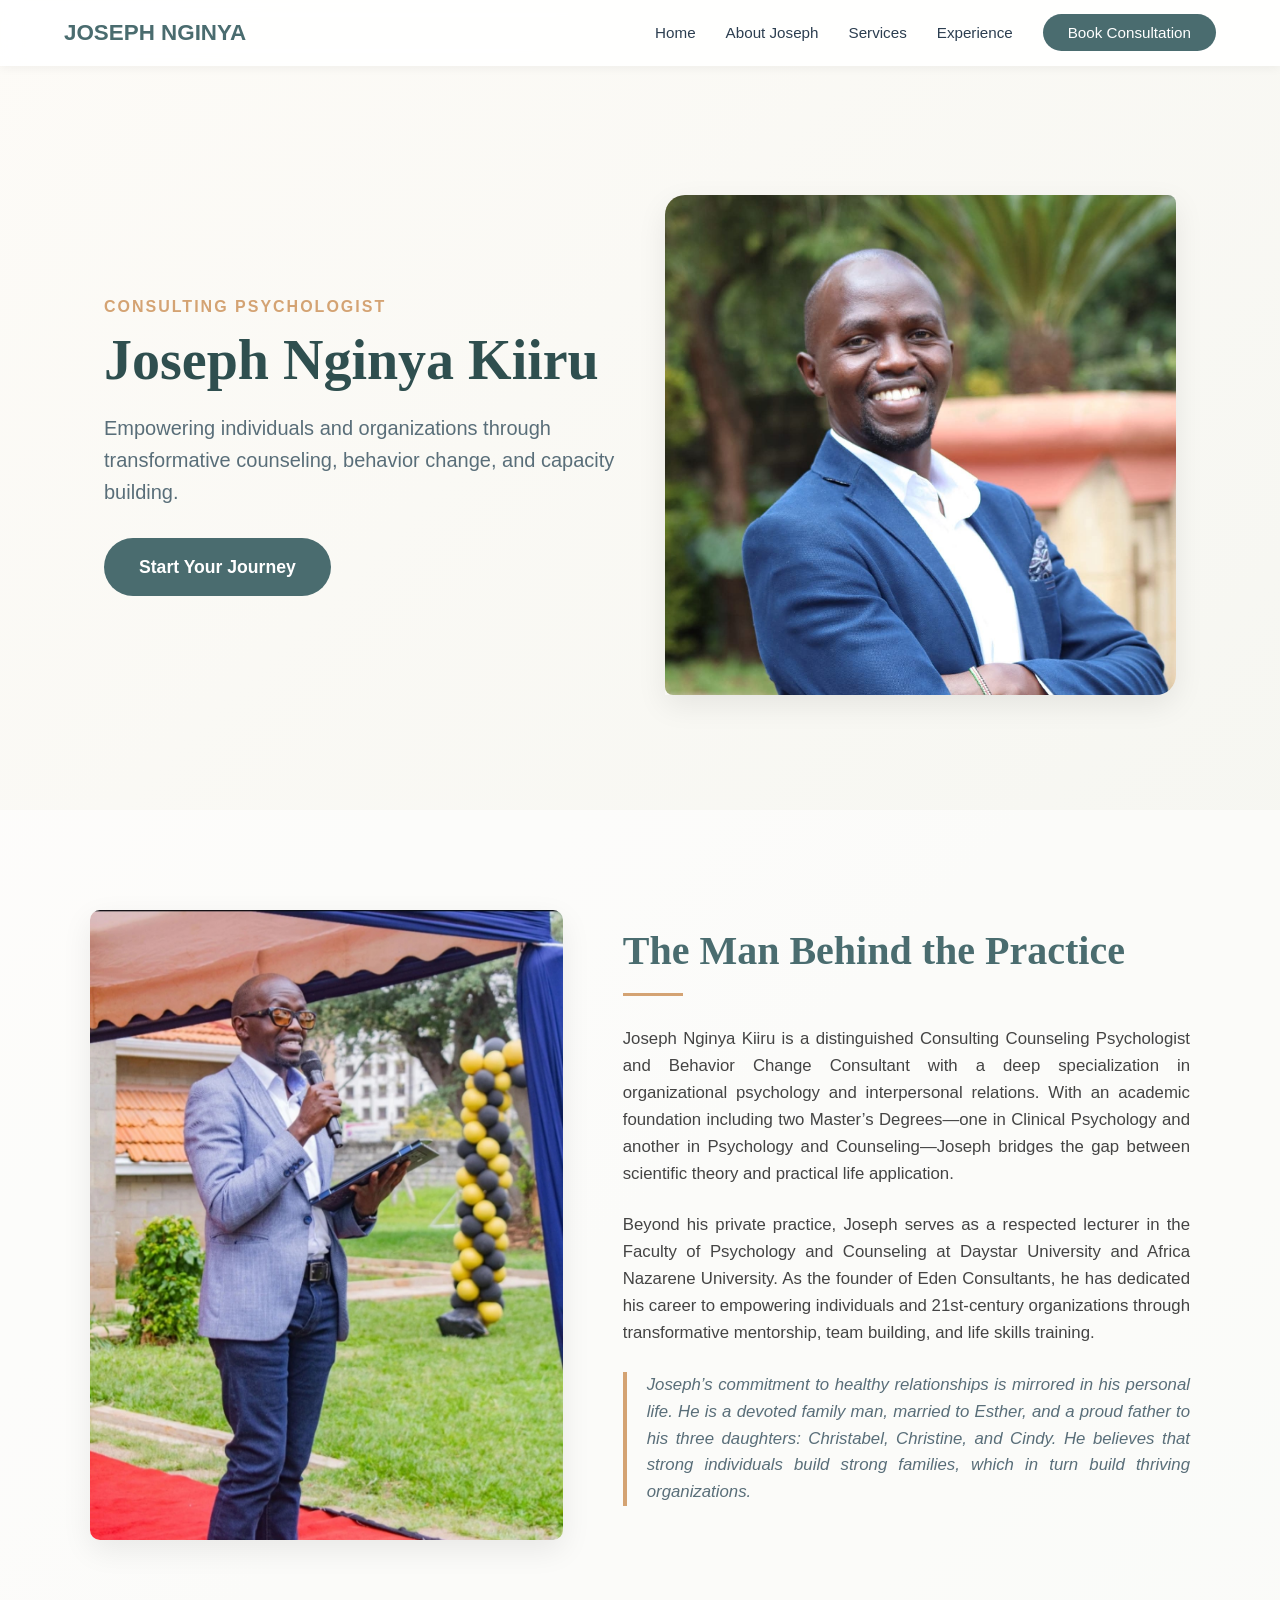
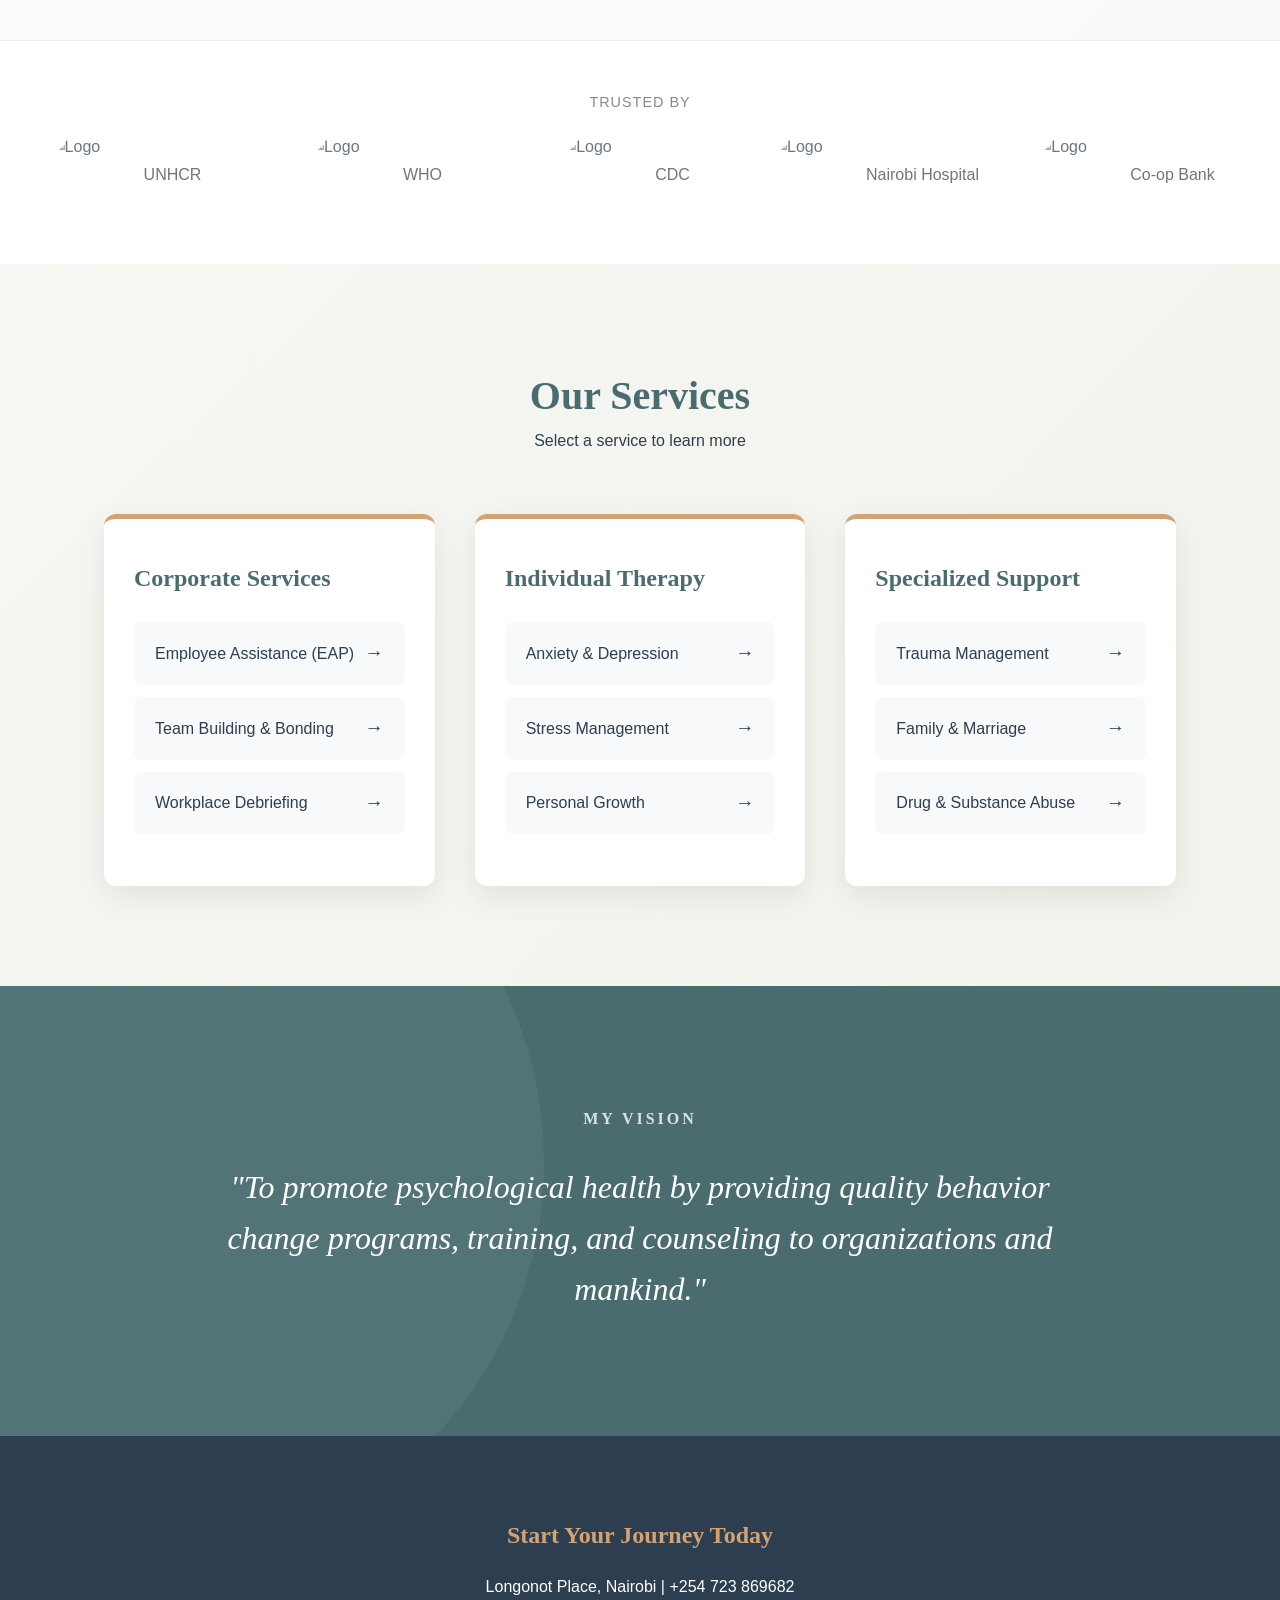
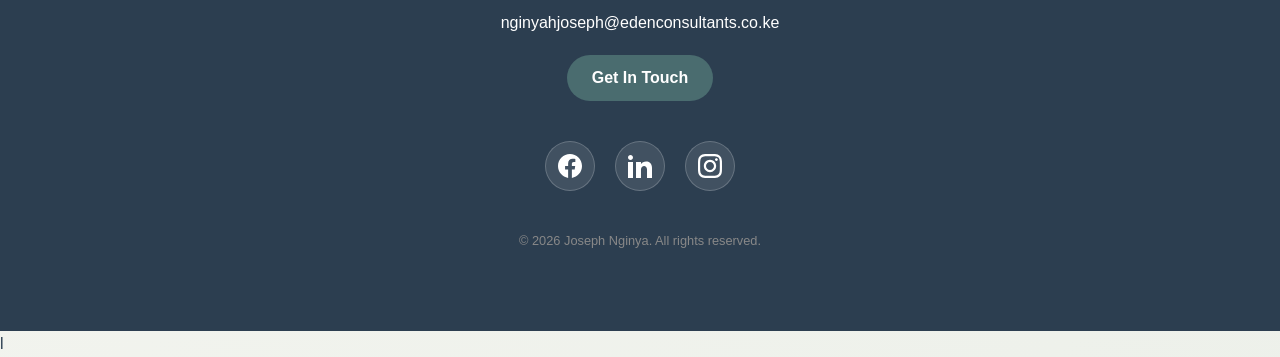
==== index.html @ 10b5d26e "Initial commit" ====
<!DOCTYPE html>
<html lang="en">
<head>
    <meta charset="UTF-8">
    <meta name="viewport" content="width=device-width, initial-scale=1.0">
    <title>Joseph Nginya Kiiru | Eden Consultants</title>
    <link rel="stylesheet" href="styles.css">
</head>
<body>

    <nav class="navbar">
        <div class="logo-container">
            <span>JOSEPH NGINYA</span>
        </div>
        <ul class="nav-links">
            <li><a href="#home">Home</a></li>
            <li><a href="#about">About Joseph</a></li>
            <li><a href="#services">Services</a></li>
            <li><a href="corporate-services.html">Experience</a></li>
            <li><a href="mailto:nginyahjoseph@edenconsultants.co.ke" class="btn-nav">Book Consultation</a></li>
        </ul>
        <div class="hamburger">☰</div>
    </nav>

    <header id="home" class="hero">
        <div class="hero-content reveal">
            <div style="text-transform: uppercase; letter-spacing: 2px; color: var(--accent); font-weight: bold; margin-bottom: 10px;">Consulting Psychologist</div>
            <h1>Joseph Nginya Kiiru</h1>
            <p class="hero-tagline">Empowering individuals and organizations through transformative counseling, behavior change, and capacity building.</p>
            
            <a href="https://wa.me/254723869682" target="_blank" class="btn-nav" style="padding: 15px 35px; font-size: 1.1rem; display: inline-block;">
                Start Your Journey
            </a>
        </div>
        
        <div class="hero-image-container reveal">
            <img src="images/backman.jpg" alt="Joseph Nginya" class="responsive">
        </div>
    </header>

    <section id="about" class="about-bio-section">
        <div class="bio-container reveal">
            <div class="bio-image-wrapper">
                <img src="images/user.jpg" alt="Joseph Nginya Kiiru" class="bio-image">
            </div>

            <div class="bio-text">
                <h2>The Man Behind the Practice</h2>
                
                <p class="bio-paragraph">
                    Joseph Nginya Kiiru is a distinguished Consulting Counseling Psychologist and Behavior Change Consultant with a deep specialization in organizational psychology and interpersonal relations. With an academic foundation including two Master’s Degrees—one in Clinical Psychology and another in Psychology and Counseling—Joseph bridges the gap between scientific theory and practical life application.
                </p>

                <p class="bio-paragraph">
                    Beyond his private practice, Joseph serves as a respected lecturer in the Faculty of Psychology and Counseling at Daystar University and Africa Nazarene University. As the founder of Eden Consultants, he has dedicated his career to empowering individuals and 21st-century organizations through transformative mentorship, team building, and life skills training.
                </p>

                <div class="bio-paragraph bio-highlight">
                    Joseph’s commitment to healthy relationships is mirrored in his personal life. He is a devoted family man, married to Esther, and a proud father to his three daughters: Christabel, Christine, and Cindy. He believes that strong individuals build strong families, which in turn build thriving organizations.
                </div>
            </div>
        </div>
    </section>

    <div class="clients-section">
        <div style="text-align: center; margin-bottom: 20px; font-size: 0.9rem; color: #888; text-transform: uppercase; letter-spacing: 1px;">Trusted By</div>
        <div class="carousel-track">
            <div class="client-item">
                <img src="https://www.ri.org//content/uploads/2019/07/united-nations-refugee-agency.png" class="client-logo-img" alt="Logo">
                <span class="client-name">UNHCR</span>
            </div>
            <div class="client-item">
                <img src="https://images.seeklogo.com/logo-png/15/2/who-logo-png_seeklogo-152696.png" class="client-logo-img" alt="Logo">
                <span class="client-name">WHO</span>
            </div>
            <div class="client-item">
                <img src="https://images.seeklogo.com/logo-png/18/1/cdc-logo-png_seeklogo-181277.png" class="client-logo-img" alt="Logo">
                <span class="client-name">CDC</span>
            </div>
            <div class="client-item">
                <img src="https://i0.wp.com/yapptotos.com/wp-content/uploads/2019/03/nairobihos-1.gif?fit=500%2C500&ssl=1" class="client-logo-img" alt="Logo">
                <span class="client-name">Nairobi Hospital</span>
            </div>
            <div class="client-item">
                <img src="https://yt3.googleusercontent.com/ytc/AIdro_lkh-2d8uQnaiQEy46L4ueGgsq7UKxX4yc75yh314_fHrs=s900-c-k-c0x00ffffff-no-rj" class="client-logo-img" alt="Logo">
                <span class="client-name">Co-op Bank</span>
            </div>
            <div class="client-item"><img src="https://www.ri.org//content/uploads/2019/07/united-nations-refugee-agency.png" class="client-logo-img"><span class="client-name">UNHCR</span></div>
            <div class="client-item"><img src="https://images.seeklogo.com/logo-png/15/2/who-logo-png_seeklogo-152696.png" class="client-logo-img"><span class="client-name">WHO</span></div>
            <div class="client-item"><img src="https://images.seeklogo.com/logo-png/18/1/cdc-logo-png_seeklogo-181277.png" class="client-logo-img"><span class="client-name">CDC</span></div>
            <div class="client-item"><img src="https://i0.wp.com/yapptotos.com/wp-content/uploads/2019/03/nairobihos-1.gif?fit=500%2C500&ssl=1" class="client-logo-img"><span class="client-name">Nairobi Hospital</span></div>
            <div class="client-item"><img src="https://yt3.googleusercontent.com/ytc/AIdro_lkh-2d8uQnaiQEy46L4ueGgsq7UKxX4yc75yh314_fHrs=s900-c-k-c0x00ffffff-no-rj" class="client-logo-img"><span class="client-name">Co-op Bank</span></div>
        </div>
    </div>

     <section id="services" class="services-section">
        <div class="section-title">
            <h2>Our Services</h2>
            <p>Select a service to learn more</p>
        </div>
        
        <div class="services-grid">
            <div class="service-card">
                <h3>Corporate Services</h3>
                
                <a href="corporate-services.html" class="service-link-btn">
                    <span>Employee Assistance (EAP)</span> <span class="arrow">→</span>
                </a>
                <a href="corporate-services.html" class="service-link-btn">
                    <span>Team Building & Bonding</span> <span class="arrow">→</span>
                </a>
                <a href="corporate-services.html" class="service-link-btn">
                    <span>Workplace Debriefing</span> <span class="arrow">→</span>
                </a>
            </div>

            <div class="service-card">
                <h3>Individual Therapy</h3>
                
                <a href="therapy-services.html" class="service-link-btn">
                    <span>Anxiety & Depression</span> <span class="arrow">→</span>
                </a>
                <a href="therapy-services.html" class="service-link-btn">
                    <span>Stress Management</span> <span class="arrow">→</span>
                </a>
                <a href="therapy-services.html" class="service-link-btn">
                    <span>Personal Growth</span> <span class="arrow">→</span>
                </a>
            </div>

            <div class="service-card">
                <h3>Specialized Support</h3>
                
                <a href="therapy-services.html" class="service-link-btn">
                    <span>Trauma Management</span> <span class="arrow">→</span>
                </a>
                <a href="therapy-services.html" class="service-link-btn">
                    <span>Family & Marriage</span> <span class="arrow">→</span>
                </a>
                <a href="therapy-services.html" class="service-link-btn">
                    <span>Drug & Substance Abuse</span> <span class="arrow">→</span>
                </a>
            </div>
        </div>
    </section>


    <section class="vision-section">
        <div class="reveal">
            <h2 style="margin-bottom: 30px; font-size: 1rem; text-transform: uppercase; letter-spacing: 3px; opacity: 0.8;">My Vision</h2>
            <div class="quote">
                "To promote psychological health by providing quality behavior change programs, training, and counseling to organizations and mankind."
            </div>
        </div>
    </section>

    <footer id="contact">
        <div class="reveal">
            <h2 style="color: var(--accent); margin-bottom: 20px;">Start Your Journey Today</h2>
            <p style="margin-bottom: 10px;">Longonot Place, Nairobi | +254 723 869682</p>
            <p>nginyahjoseph@edenconsultants.co.ke</p>
            
            <a href="https://wa.me/254723869682" class="btn-nav" style="display: inline-block; margin-top: 20px;">Get In Touch</a>
            
            <div class="social-container">
                <a href="https://www.facebook.com/public/Nginya-Joseph" target="_blank" class="social-btn" title="Facebook">
                    <svg xmlns="http://www.w3.org/2000/svg" viewBox="0 0 24 24"><path d="M24 12.073c0-6.627-5.373-12-12-12s-12 5.373-12 12c0 5.99 4.388 10.954 10.125 11.854v-8.385H7.078v-3.47h3.047V9.43c0-3.007 1.792-4.669 4.533-4.669 1.312 0 2.686.235 2.686.235v2.953H15.83c-1.491 0-1.956.925-1.956 1.874v2.25h3.328l-.532 3.47h-2.796v8.385C19.612 23.027 24 18.062 24 12.073z"/></svg>
                </a>
                
                <a href="https://www.linkedin.com/in/nginya-joseph" target="_blank" class="social-btn" title="LinkedIn">
                    <svg xmlns="http://www.w3.org/2000/svg" viewBox="0 0 24 24"><path d="M4.98 3.5c0 1.381-1.11 2.5-2.48 2.5s-2.48-1.119-2.48-2.5c0-1.38 1.11-2.5 2.48-2.5s2.48 1.12 2.48 2.5zm.02 4.5h-5v16h5v-16zm7.982 0h-4.968v16h4.969v-8.399c0-4.67 6.029-5.052 6.029 0v8.399h4.988v-10.131c0-7.88-8.922-7.593-11.018-3.714v-2.155z"/></svg>
                </a>
                
                <a href="https://www.instagram.com/nginyajoseph" target="_blank" class="social-btn" title="Instagram">
                    <svg xmlns="http://www.w3.org/2000/svg" viewBox="0 0 24 24"><path d="M12 2.163c3.204 0 3.584.012 4.85.07 3.252.148 4.771 1.691 4.919 4.919.058 1.265.069 1.645.069 4.849 0 3.205-.012 3.584-.069 4.849-.149 3.225-1.664 4.771-4.919 4.919-1.266.058-1.644.07-4.85.07-3.204 0-3.584-.012-4.849-.07-3.26-.149-4.771-1.699-4.919-4.92-.058-1.265-.07-1.644-.07-4.849 0-3.204.013-3.583.07-4.849.149-3.227 1.664-4.771 4.919-4.919 1.266-.057 1.645-.069 4.849-.069zm0-2.163c-3.259 0-3.667.014-4.947.072-4.358.2-6.78 2.618-6.98 6.98-.059 1.281-.073 1.689-.073 4.948 0 3.259.014 3.668.072 4.948.2 4.358 2.618 6.78 6.98 6.98 1.281.058 1.689.072 4.948.072 3.259 0 3.668-.014 4.948-.072 4.354-.2 6.782-2.618 6.979-6.98.059-1.28.073-1.689.073-4.948 0-3.259-.014-3.667-.072-4.947-.196-4.354-2.617-6.78-6.979-6.98-1.281-.059-1.69-.073-4.949-.073zm0 5.838c-3.403 0-6.162 2.759-6.162 6.162s2.759 6.163 6.162 6.163 6.162-2.759 6.162-6.163c0-3.403-2.759-6.162-6.162-6.162zm0 10.162c-2.209 0-4-1.79-4-4 0-2.209 1.791-4 4-4s4 1.791 4 4c0 2.21-1.791 4-4 4zm6.406-11.845c-.796 0-1.441.645-1.441 1.44s.645 1.44 1.441 1.44c.795 0 1.439-.645 1.439-1.44s-.644-1.44-1.439-1.44z"/></svg>
                </a>
            </div>

            <p style="font-size: 0.8rem; color: #888; margin-top: 40px;">&copy; 2026 Joseph Nginya. All rights reserved.</p>
        </div>
    </footer>

    <script>
        // Mobile Menu
        const hamburger = document.querySelector('.hamburger');
        const navLinks = document.querySelector('.nav-links');

        hamburger.addEventListener('click', () => {
            navLinks.classList.toggle('open');
            hamburger.textContent = navLinks.classList.contains('open') ? '✕' : '☰';
        });

        document.querySelectorAll('.nav-links a').forEach(link => {
            link.addEventListener('click', () => {
                navLinks.classList.remove('open');
                hamburger.textContent = '☰';
            });
        });

        // Scroll Animation
        const revealElements = document.querySelectorAll('.reveal');
        const revealOnScroll = () => {
            const windowHeight = window.innerHeight;
            const elementVisible = 150;
            revealElements.forEach((reveal) => {
                const elementTop = reveal.getBoundingClientRect().top;
                if (elementTop < windowHeight - elementVisible) {
                    reveal.classList.add('active');
                }
            });
        };
        window.addEventListener('scroll', revealOnScroll);
        revealOnScroll(); // Trigger on load
    </script>
</body>
</html>l
---- styles.css ----
/* --- 1. VARIABLES & RESET --- */
        :root {
            --primary: #4A6c6f; /* Sage Green */
            --primary-dark: #2F4F4F;
            --accent: #D4A373; /* Earthy Beige */
            --text-dark: #2C3E50;
            --text-gray: #596e79;
            --shadow: 0 10px 30px rgba(0,0,0,0.08);
            --transition: all 0.3s ease;
        }

        * { margin: 0; padding: 0; box-sizing: border-box; }
        
        html { scroll-behavior: smooth; }
        
        body {
            font-family: 'Helvetica Neue', Helvetica, Arial, sans-serif;
            color: var(--text-dark);
            line-height: 1.6;
            overflow-x: hidden;
            
            /* DYNAMIC BACKGROUND (Breathing Gradient) */
            background: linear-gradient(-45deg, #fdfbf7, #f4f7f6, #e8ede6, #fdfbf7);
            background-size: 400% 400%;
            animation: gradientBG 15s ease infinite;
        }

        @keyframes gradientBG {
            0% { background-position: 0% 50%; }
            50% { background-position: 100% 50%; }
            100% { background-position: 0% 50%; }
        }

        h1, h2, h3 { font-family: 'Georgia', serif; }
        a { text-decoration: none; color: inherit; }
        ul { list-style: none; }
        img { max-width: 100%; display: block; border-radius: 8px; }

        /* --- 2. NAVIGATION BAR --- */
        .navbar {
            position: fixed;
            top: 0;
            width: 100%;
            background: rgba(255, 255, 255, 0.90);
            backdrop-filter: blur(10px);
            padding: 15px 5%;
            display: flex;
            justify-content: space-between;
            align-items: center;
            z-index: 1000;
            box-shadow: 0 2px 10px rgba(0,0,0,0.05);
        }

        .logo-container {
            font-size: 1.4rem;
            font-weight: bold;
            color: var(--primary);
            display: flex;
            align-items: center;
            gap: 10px;
        }

        .logo-img { height: 50px; width: auto; }

        .nav-links { display: flex; gap: 30px; }
        .nav-links a { font-weight: 500; font-size: 0.95rem; transition: var(--transition); }
        .nav-links a:hover { color: var(--accent); }

        .btn-nav {
            padding: 10px 25px;
            background-color: var(--primary);
            color: white;
            border-radius: 50px;
            font-weight: 600;
            transition: var(--transition);
        }

        .btn-nav:hover { 
            background-color: var(--primary-dark); 
            transform: translateY(-2px);
            box-shadow: 0 4px 15px rgba(74, 108, 111, 0.3);
        }

        .hamburger { display: none; cursor: pointer; font-size: 1.5rem; }

        /* --- 3. HERO SECTION --- */
        .hero {
            padding: 160px 5% 80px;
            display: grid;
            grid-template-columns: 1fr 1fr;
            gap: 50px;
            align-items: center;
            max-width: 1200px;
            margin: 0 auto;
            min-height: 90vh;
        }

        .hero-content h1 {
            font-size: 3.5rem;
            line-height: 1.1;
            margin-bottom: 20px;
            color: var(--primary-dark);
        }

        .hero-tagline {
            font-size: 1.25rem;
            color: var(--text-gray);
            margin-bottom: 30px;
        }

        .hero-image-container {
            position: relative;
            height: 500px;
            border-radius: 20px 0 20px 0;
            overflow: hidden;
            box-shadow: var(--shadow);
        }
        
        .hero-image-container img { width: 100%; height: 100%; object-fit: cover; }

        /* --- 4. ABOUT SECTION --- */
        .about-bio-section {
            padding: 100px 5%;
            background-color: rgba(255, 255, 255, 0.6);
        }

        .bio-container {
            max-width: 1100px;
            margin: 0 auto;
            display: grid;
            grid-template-columns: 1fr 1.2fr;
            gap: 60px;
            align-items: center;
        }

        .bio-image {
            height: 550px;
            border-radius: 10px;
            box-shadow: var(--shadow);
            object-fit: cover;
        }

        .bio-text h2 {
            font-size: 2.5rem;
            color: var(--primary);
            margin-bottom: 30px;
            position: relative;
        }

        .bio-text h2::after {
            content: '';
            display: block;
            width: 60px;
            height: 3px;
            background: var(--accent);
            margin-top: 10px;
        }

        .bio-paragraph {
            margin-bottom: 25px;
            font-size: 1.05rem;
            color: #444;
            text-align: justify;
        }

        .bio-highlight {
            border-left: 4px solid var(--accent);
            padding-left: 20px;
            font-style: italic;
            color: var(--text-gray);
        }

        /* --- 5. LOGO CAROUSEL --- */
        .clients-section { padding: 50px 0; background: white; overflow: hidden; border-top: 1px solid #eee; }
        .carousel-track { display: flex; width: calc(250px * 12); animation: scroll 30s linear infinite; }
        
        .client-item {
            width: 250px; height: 80px; display: flex; align-items: center; justify-content: center; gap: 15px;
            opacity: 0.7; transition: var(--transition);
        }
        .client-item:hover { opacity: 1; transform: scale(1.05); }
        .client-logo {
            width: 200px;
            height: 80px;
            display: flex;
            align-items: center;
            justify-content: center;
            font-weight: bold;
            color: #aaa;
            font-size: 1.2rem;
        }
        .client-logo-img{
            width: 80px;
            height: 80px;
            border-radius: 50%;
            object-fit: contain;
        }

        @keyframes scroll {
            0% { transform: translateX(0); }
            100% { transform: translateX(calc(-200px * 6)); }
        }

        /* --- 6. SERVICES & VISION --- */
        .services-section { padding: 100px 5%; max-width: 1200px; margin: 0 auto; }
        .section-title { text-align: center; margin-bottom: 60px; }
        .section-title h2 { font-size: 2.5rem; color: var(--primary); }
        
        .services-grid { display: grid; grid-template-columns: repeat(auto-fit, minmax(320px, 1fr)); gap: 40px; }
        
        .service-card {
            background: white; padding: 40px 30px; border-radius: 12px; box-shadow: var(--shadow);
            border-top: 5px solid var(--accent); transition: var(--transition);
        }
        .service-card:hover { transform: translateY(-5px); }
        .service-card h3 { color: var(--primary); margin-bottom: 25px; font-size: 1.5rem; }

        /* The New Link Buttons */
        .service-link-btn {
            display: flex; justify-content: space-between; align-items: center;
            background: #f8f9fa; padding: 15px 20px; margin-bottom: 12px; border-radius: 8px;
            color: var(--text-dark); font-weight: 500; border: 1px solid transparent;
            transition: var(--transition);
        }
        .service-link-btn:hover {
            background: var(--primary); color: white; border-color: var(--primary); padding-left: 25px;
        }
        .arrow { font-size: 1.2rem; }

        .vision-section {
            background-color: var(--primary);
            color: white;
            padding: 120px 20px;
            text-align: center;
            position: relative;
            overflow: hidden;
        }
        
        .vision-section::before {
            content: '';
            position: absolute;
            top: -50%; left: -20%;
            width: 800px; height: 800px;
            background: rgba(255,255,255,0.05);
            border-radius: 50%;
        }

        .quote {
            font-size: 2rem;
            font-style: italic;
            max-width: 900px;
            margin: 0 auto;
            font-family: 'Georgia', serif;
        }

        /* --- 7. FOOTER & SOCIALS --- */
        footer {
            background: var(--text-dark);
            color: white;
            padding: 80px 20px;
            text-align: center;
        }

        /* NEW SOCIAL BUTTON STYLES */
        .social-container {
            margin-top: 40px;
            margin-bottom: 40px;
            display: flex;
            justify-content: center;
            gap: 20px;
        }

        .social-btn {
            width: 50px;
            height: 50px;
            border-radius: 50%;
            background: rgba(255, 255, 255, 0.1);
            display: flex;
            align-items: center;
            justify-content: center;
            transition: all 0.3s ease;
            border: 1px solid rgba(255, 255, 255, 0.2);
        }

        .social-btn svg {
            width: 24px;
            height: 24px;
            fill: white;
            transition: fill 0.3s ease;
        }

        .social-btn:hover {
            background-color: var(--accent);
            transform: translateY(-5px);
            border-color: var(--accent);
        }
        
        /* --- ANIMATIONS & MOBILE --- */
        .reveal { opacity: 0; transform: translateY(30px); transition: all 0.8s ease; }
        .reveal.active { opacity: 1; transform: translateY(0); }

        @media (max-width: 900px) {
            .navbar { padding: 15px 20px; }
            .hamburger { display: block; }
            .nav-links {
                position: absolute; top: 70px; right: 0; width: 100%;
                background: white; flex-direction: column; align-items: center;
                padding: 40px 0; clip-path: circle(0px at 90% -10%);
                transition: all 0.5s ease-in-out; box-shadow: 0 10px 20px rgba(0,0,0,0.1);
            }
            .nav-links.open { clip-path: circle(1200px at 90% -10%); }
            
            .hero { grid-template-columns: 1fr; text-align: center; padding-top: 120px; min-height: auto;}
            .hero-image-container { height: 350px; margin-top: 30px; }
            h1 { font-size: 2.5rem; }
            
            .bio-container { grid-template-columns: 1fr; gap: 30px; }
            .bio-image { height: 400px; width: 100%; }
        }
        .responsive{
            max-width: 100%;
            height: auto;
        }
        .bio-image{
            max-width: 100%;
            height: auto;
        }
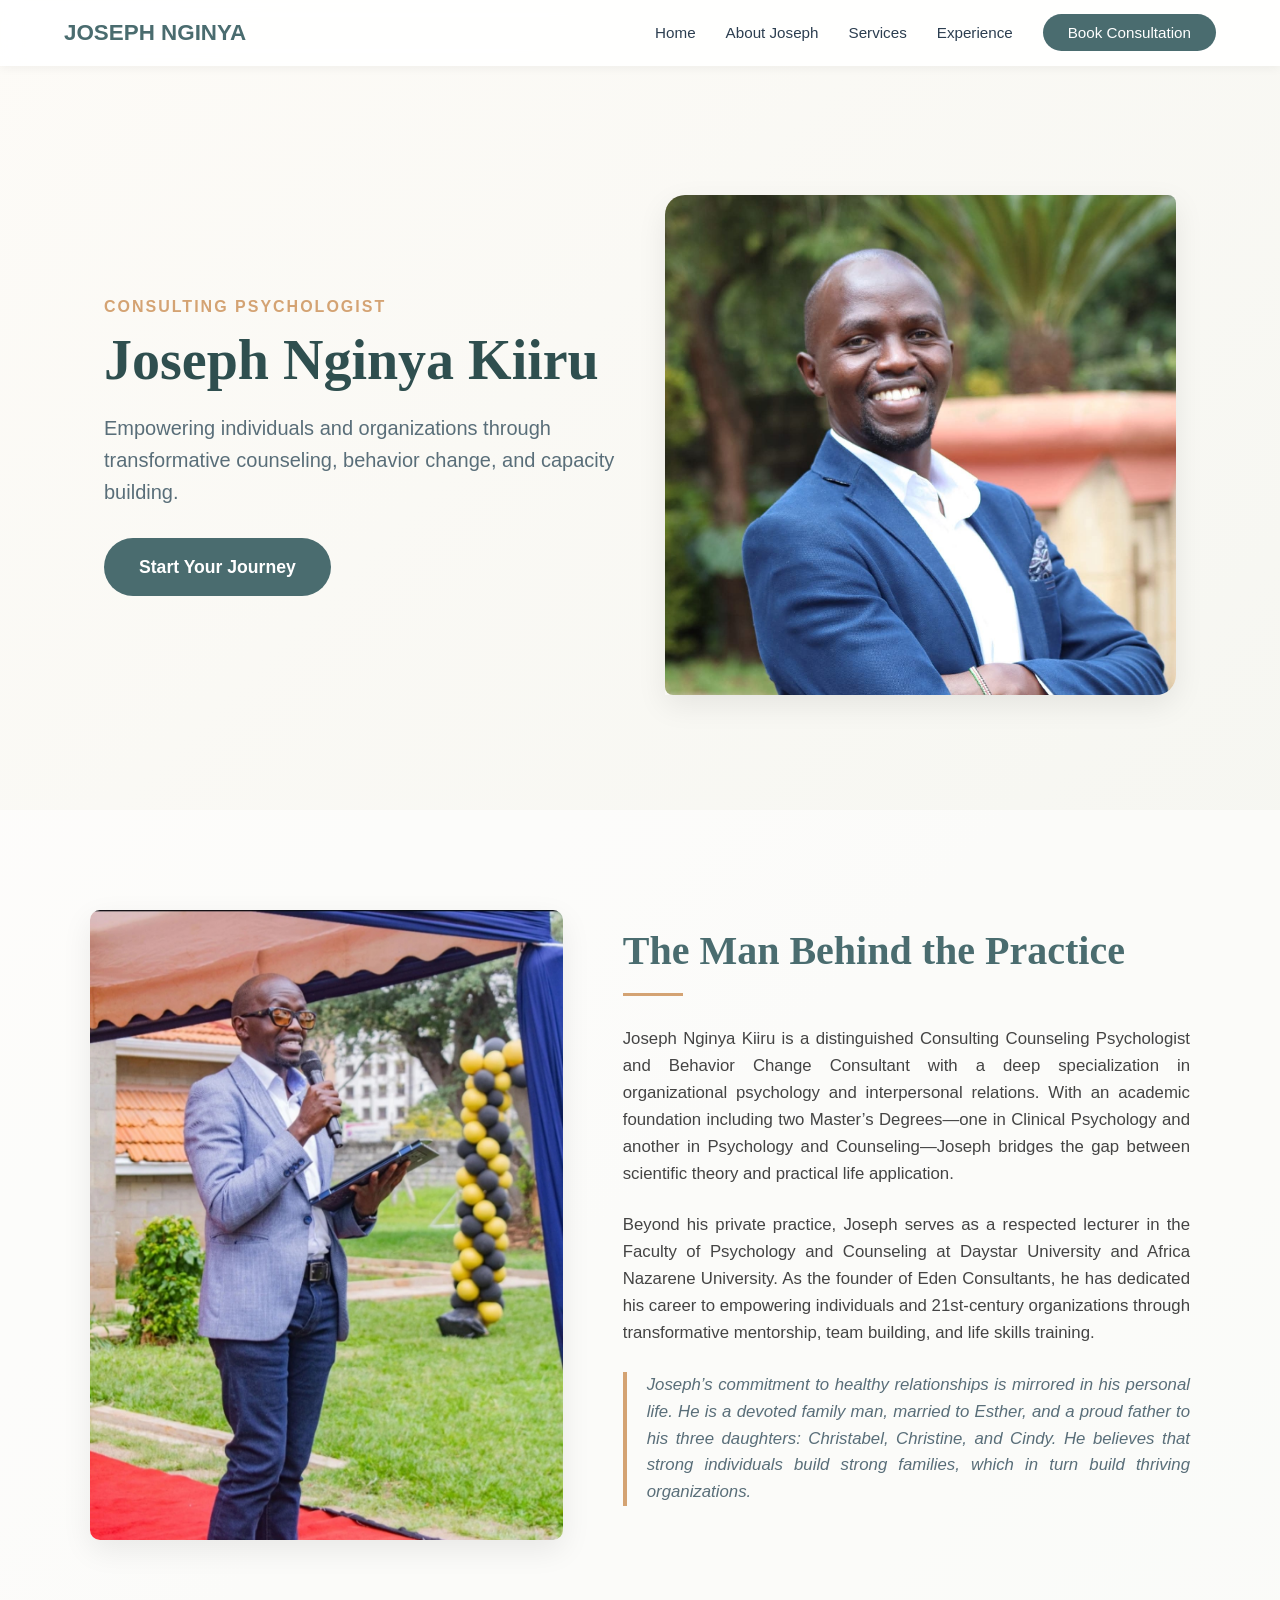
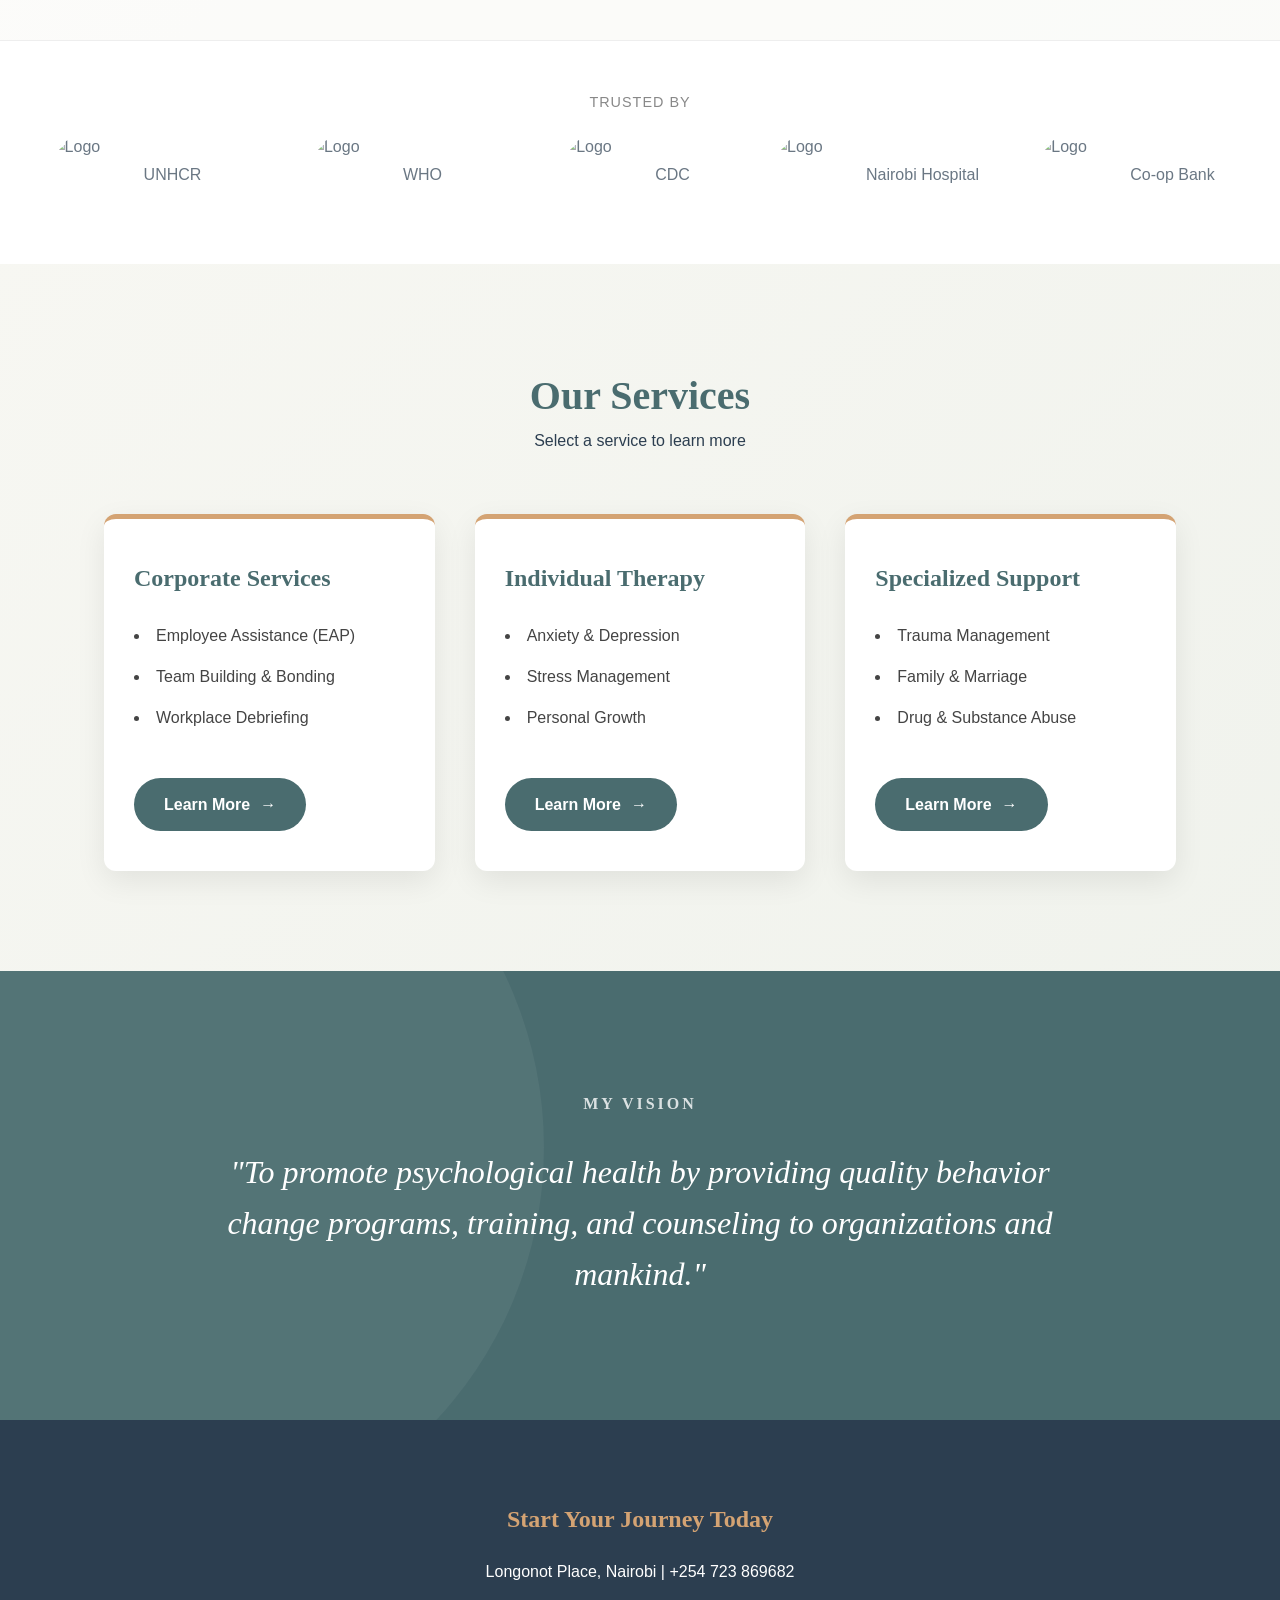
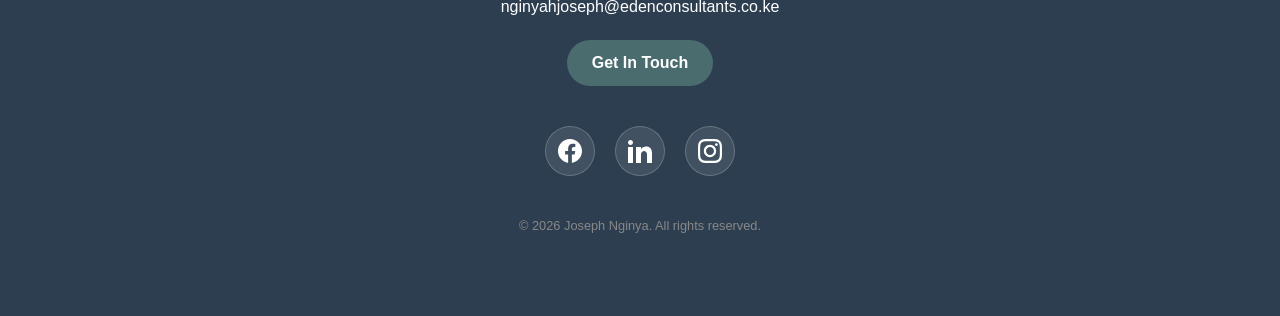
==== commit 5f932373: "Updating my project features" ====
--- a/index.html
+++ b/index.html
@@ -15,9 +15,22 @@
         <ul class="nav-links">
             <li><a href="#home">Home</a></li>
             <li><a href="#about">About Joseph</a></li>
-            <li><a href="#services">Services</a></li>
-            <li><a href="corporate-services.html">Experience</a></li>
-            <li><a href="mailto:nginyahjoseph@edenconsultants.co.ke" class="btn-nav">Book Consultation</a></li>
+            <li class="dropdown">
+                <a href="#services">Services</a>
+                <ul class="dropdown-menu">
+                    <li><a href="corporate-services.html">Employee Assistance (EAP)</a></li>
+                    <li><a href="corporate-services.html">Team Building & Bonding</a></li>
+                    <li><a href="corporate-services.html">Workplace Debriefing</a></li>
+                    <li><a href="therapy-services.html">Anxiety & Depression</a></li>
+                    <li><a href="therapy-services.html">Stress Management</a></li>
+                    <li><a href="therapy-services.html">Personal Growth</a></li>
+                    <li><a href="therapy-services.html">Trauma Management</a></li>
+                    <li><a href="therapy-services.html">Family & Marriage</a></li>
+                    <li><a href="therapy-services.html">Drug & Substance Abuse</a></li>
+                </ul>
+            </li>
+            <li><a href="experiences.html">Experience</a></li>
+            <li><a href="https://calendar.google.com/calendar/u/0/r/eventedit?text=Consultation+with+Joseph+Nginya+Kiiru&details=Schedule+a+consultation+with+Eden+Consultants&location=Longonot+Place+Nairobi&sf=true" target="_blank" class="btn-nav">Book Consultation</a></li>
         </ul>
         <div class="hamburger">☰</div>
     </nav>
@@ -102,44 +115,32 @@
         <div class="services-grid">
             <div class="service-card">
                 <h3>Corporate Services</h3>
-                
-                <a href="corporate-services.html" class="service-link-btn">
-                    <span>Employee Assistance (EAP)</span> <span class="arrow">→</span>
-                </a>
-                <a href="corporate-services.html" class="service-link-btn">
-                    <span>Team Building & Bonding</span> <span class="arrow">→</span>
-                </a>
-                <a href="corporate-services.html" class="service-link-btn">
-                    <span>Workplace Debriefing</span> <span class="arrow">→</span>
-                </a>
+                <ul class="service-list">
+                    <li>Employee Assistance (EAP)</li>
+                    <li>Team Building & Bonding</li>
+                    <li>Workplace Debriefing</li>
+                </ul>
+                <a href="corporate-services.html" class="service-cta-btn">Learn More <span class="arrow">→</span></a>
             </div>
 
             <div class="service-card">
                 <h3>Individual Therapy</h3>
-                
-                <a href="therapy-services.html" class="service-link-btn">
-                    <span>Anxiety & Depression</span> <span class="arrow">→</span>
-                </a>
-                <a href="therapy-services.html" class="service-link-btn">
-                    <span>Stress Management</span> <span class="arrow">→</span>
-                </a>
-                <a href="therapy-services.html" class="service-link-btn">
-                    <span>Personal Growth</span> <span class="arrow">→</span>
-                </a>
+                <ul class="service-list">
+                    <li>Anxiety & Depression</li>
+                    <li>Stress Management</li>
+                    <li>Personal Growth</li>
+                </ul>
+                <a href="therapy-services.html" class="service-cta-btn">Learn More <span class="arrow">→</span></a>
             </div>
 
             <div class="service-card">
                 <h3>Specialized Support</h3>
-                
-                <a href="therapy-services.html" class="service-link-btn">
-                    <span>Trauma Management</span> <span class="arrow">→</span>
-                </a>
-                <a href="therapy-services.html" class="service-link-btn">
-                    <span>Family & Marriage</span> <span class="arrow">→</span>
-                </a>
-                <a href="therapy-services.html" class="service-link-btn">
-                    <span>Drug & Substance Abuse</span> <span class="arrow">→</span>
-                </a>
+                <ul class="service-list">
+                    <li>Trauma Management</li>
+                    <li>Family & Marriage</li>
+                    <li>Drug & Substance Abuse</li>
+                </ul>
+                <a href="therapy-services.html" class="service-cta-btn">Learn More <span class="arrow">→</span></a>
             </div>
         </div>
     </section>
@@ -160,7 +161,7 @@
             <p style="margin-bottom: 10px;">Longonot Place, Nairobi | +254 723 869682</p>
             <p>nginyahjoseph@edenconsultants.co.ke</p>
             
-            <a href="https://wa.me/254723869682" class="btn-nav" style="display: inline-block; margin-top: 20px;">Get In Touch</a>
+            <a href="https://calendar.google.com/calendar/u/0/r/eventedit?text=Consultation+with+Joseph+Nginya+Kiiru&details=Schedule+a+consultation+with+Eden+Consultants&location=Longonot+Place+Nairobi&sf=true" target="_blank" class="btn-nav" style="display: inline-block; margin-top: 20px;">Get In Touch</a>
             
             <div class="social-container">
                 <a href="https://www.facebook.com/public/Nginya-Joseph" target="_blank" class="social-btn" title="Facebook">
@@ -213,4 +214,4 @@
         revealOnScroll(); // Trigger on load
     </script>
 </body>
-</html>l+</html>
--- a/styles.css
+++ b/styles.css
@@ -62,9 +62,49 @@
 
         .logo-img { height: 50px; width: auto; }
 
-        .nav-links { display: flex; gap: 30px; }
+        .nav-links { display: flex; gap: 30px; position: relative; }
         .nav-links a { font-weight: 500; font-size: 0.95rem; transition: var(--transition); }
         .nav-links a:hover { color: var(--accent); }
+
+        .dropdown { position: relative; }
+        .dropdown-menu {
+            position: absolute;
+            top: 110%;
+            left: 0;
+            min-width: 280px;
+            background: white;
+            border-radius: 16px;
+            padding: 12px 0;
+            box-shadow: 0 20px 50px rgba(0,0,0,0.15);
+            opacity: 0;
+            visibility: hidden;
+            transform: translateY(-10px);
+            transition: var(--transition);
+            z-index: 1000;
+        }
+        .dropdown:hover .dropdown-menu,
+        .dropdown:focus-within .dropdown-menu {
+            opacity: 1;
+            visibility: visible;
+            transform: translateY(0);
+        }
+        .dropdown-menu li {
+            list-style: none;
+        }
+        .dropdown-menu li a {
+            display: block;
+            padding: 12px 24px;
+            color: var(--text-dark);
+            font-weight: 500;
+            transition: var(--transition);
+            border-left: 3px solid transparent;
+        }
+        .dropdown-menu li a:hover {
+            background: linear-gradient(90deg, rgba(212,163,115,0.1), transparent);
+            color: var(--primary);
+            border-left-color: var(--accent);
+            padding-left: 28px;
+        }
 
         .btn-nav {
             padding: 10px 25px;
@@ -225,7 +265,30 @@
         .service-link-btn:hover {
             background: var(--primary); color: white; border-color: var(--primary); padding-left: 25px;
         }
-        .arrow { font-size: 1.2rem; }
+        .service-cta-btn {
+            display: inline-flex;
+            align-items: center;
+            justify-content: center;
+            gap: 10px;
+            padding: 14px 30px;
+            margin-top: 15px;
+            border-radius: 50px;
+            background: var(--primary);
+            color: white;
+            font-weight: 600;
+            transition: var(--transition);
+        }
+        .service-cta-btn:hover {
+            transform: translateY(-2px);
+            background: var(--primary-dark);
+        }
+        .service-list {
+            list-style: disc inside;
+            margin: 20px 0 30px;
+            color: #444;
+            line-height: 1.8;
+        }
+        .service-list li { margin-bottom: 12px; }
 
         .vision-section {
             background-color: var(--primary);
@@ -309,6 +372,16 @@
                 transition: all 0.5s ease-in-out; box-shadow: 0 10px 20px rgba(0,0,0,0.1);
             }
             .nav-links.open { clip-path: circle(1200px at 90% -10%); }
+            .dropdown-menu {
+                position: static;
+                opacity: 1;
+                visibility: visible;
+                transform: none;
+                box-shadow: none;
+                padding: 0;
+                width: 100%;
+            }
+            .dropdown-menu li a { padding-left: 20px; }
             
             .hero { grid-template-columns: 1fr; text-align: center; padding-top: 120px; min-height: auto;}
             .hero-image-container { height: 350px; margin-top: 30px; }
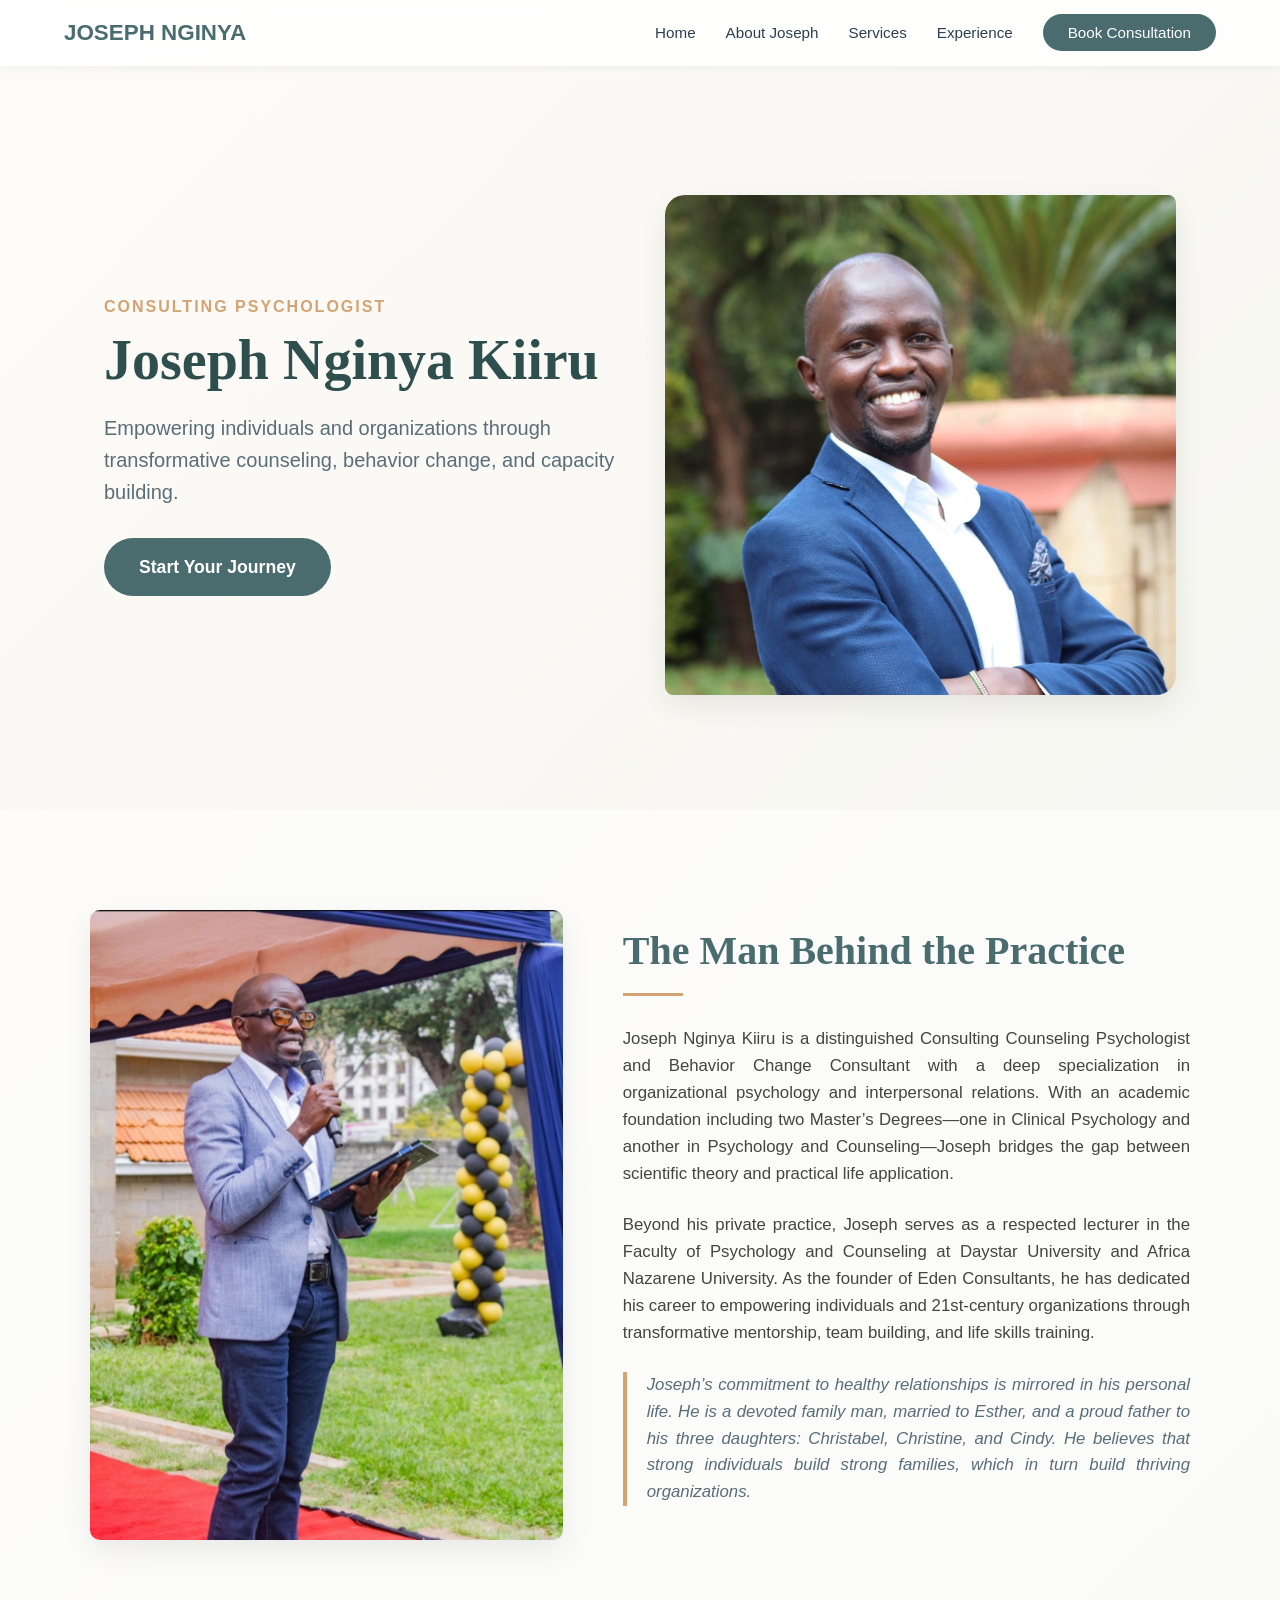
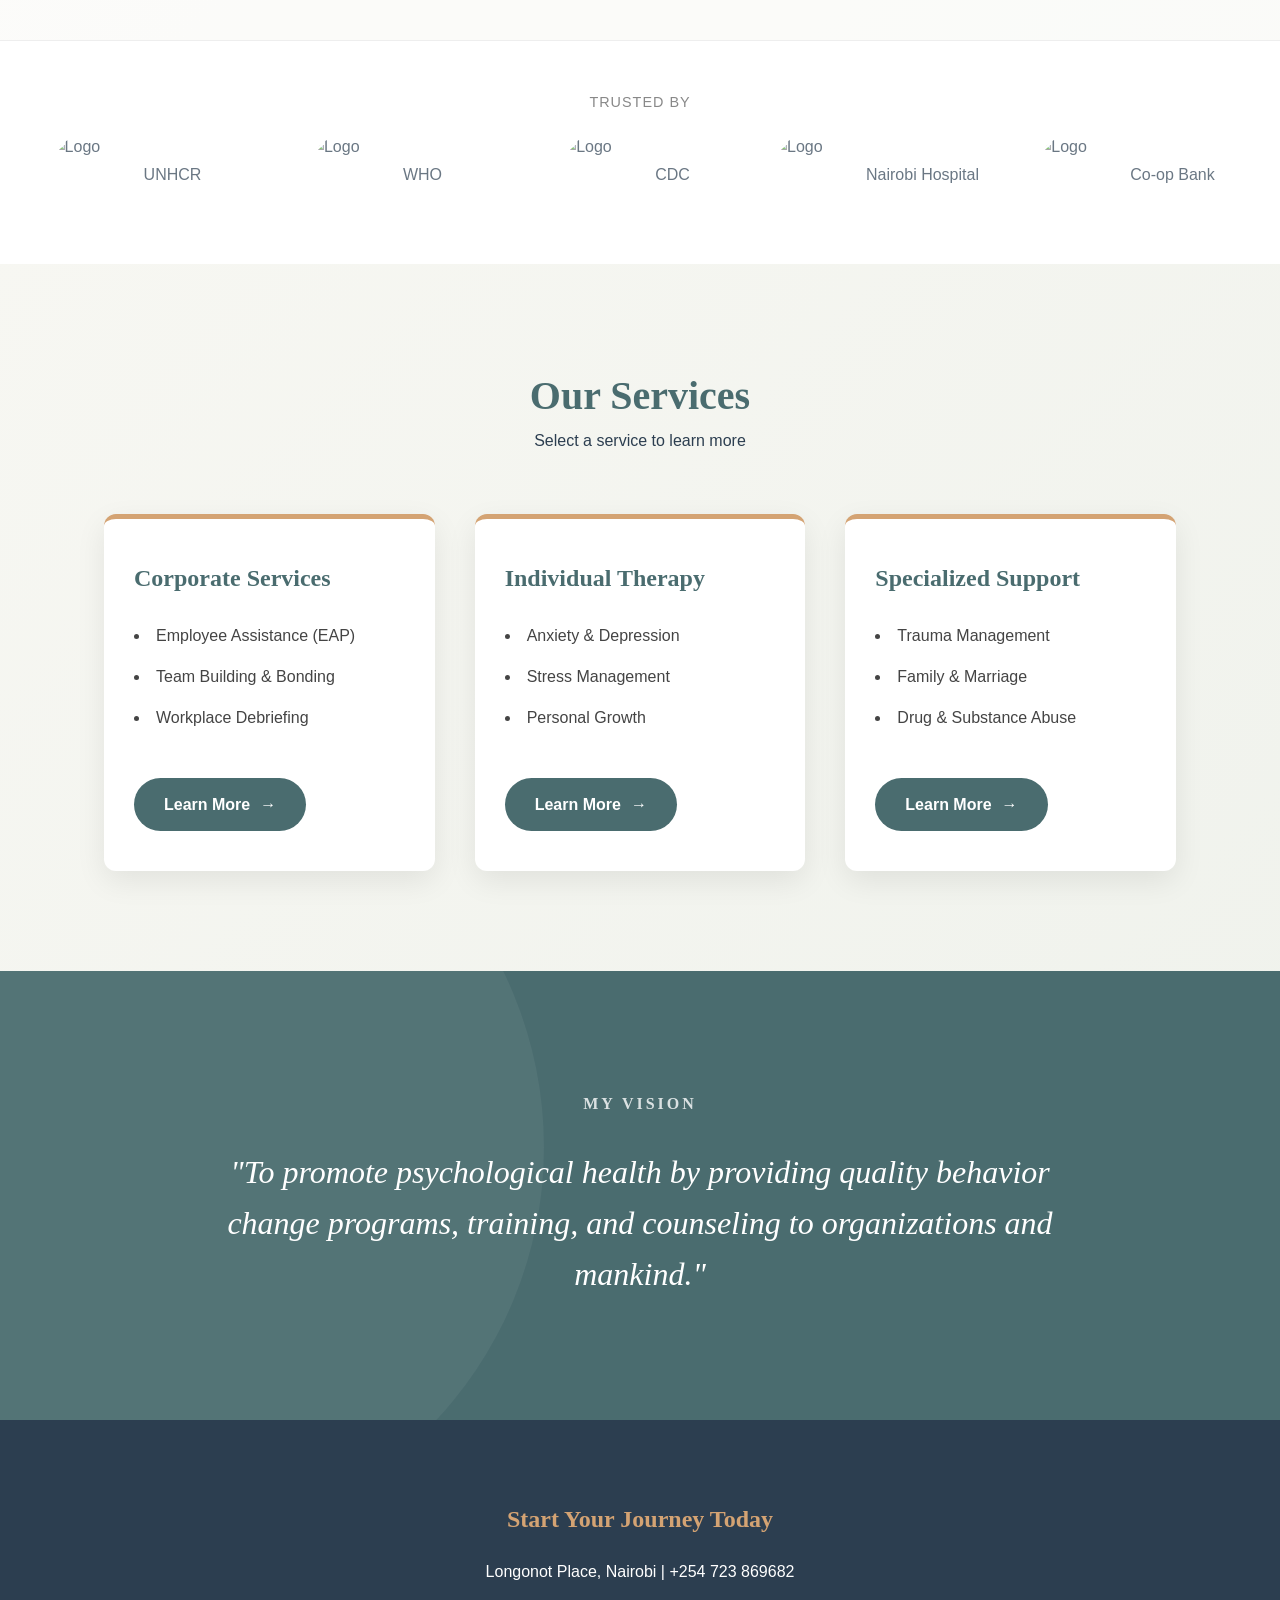
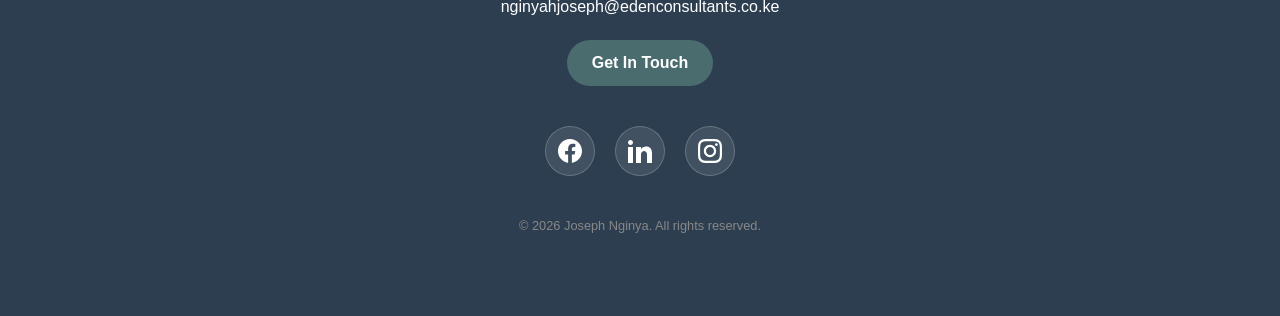
==== commit 1e65b7e4: "Updating my project features" ====
--- a/index.html
+++ b/index.html
@@ -16,17 +16,27 @@
             <li><a href="#home">Home</a></li>
             <li><a href="#about">About Joseph</a></li>
             <li class="dropdown">
-                <a href="#services">Services</a>
+                <a href="#services" aria-haspopup="true" aria-expanded="false">Services</a>
                 <ul class="dropdown-menu">
-                    <li><a href="corporate-services.html">Employee Assistance (EAP)</a></li>
-                    <li><a href="corporate-services.html">Team Building & Bonding</a></li>
-                    <li><a href="corporate-services.html">Workplace Debriefing</a></li>
-                    <li><a href="therapy-services.html">Anxiety & Depression</a></li>
-                    <li><a href="therapy-services.html">Stress Management</a></li>
-                    <li><a href="therapy-services.html">Personal Growth</a></li>
-                    <li><a href="therapy-services.html">Trauma Management</a></li>
-                    <li><a href="therapy-services.html">Family & Marriage</a></li>
-                    <li><a href="therapy-services.html">Drug & Substance Abuse</a></li>
+                    <li class="submenu-group">
+                        <button type="button" class="submenu-toggle" aria-expanded="false">Corporate Services</button>
+                        <ul class="submenu-items">
+                            <li><a href="corporate-services.html">Employee Assistance (EAP)</a></li>
+                            <li><a href="corporate-services.html">Team Building & Bonding</a></li>
+                            <li><a href="corporate-services.html">Workplace Debriefing</a></li>
+                        </ul>
+                    </li>
+                    <li class="submenu-group">
+                        <button type="button" class="submenu-toggle" aria-expanded="false">Therapy Services</button>
+                        <ul class="submenu-items">
+                            <li><a href="therapy-services.html">Anxiety & Depression</a></li>
+                            <li><a href="therapy-services.html">Stress Management</a></li>
+                            <li><a href="therapy-services.html">Personal Growth</a></li>
+                            <li><a href="therapy-services.html">Trauma Management</a></li>
+                            <li><a href="therapy-services.html">Family & Marriage</a></li>
+                            <li><a href="therapy-services.html">Drug & Substance Abuse</a></li>
+                        </ul>
+                    </li>
                 </ul>
             </li>
             <li><a href="experiences.html">Experience</a></li>
@@ -47,7 +57,7 @@
         </div>
         
         <div class="hero-image-container reveal">
-            <img src="images/backman.jpg" alt="Joseph Nginya" class="responsive">
+            <img src="images/backman.jpg" alt="Joseph Nginya" class="responsive hero-img-contain">
         </div>
     </header>
 
@@ -182,21 +192,81 @@
     </footer>
 
     <script>
-        // Mobile Menu
+        // Mobile Menu + Dropdown toggle + overlay + carousel auto-scroll
         const hamburger = document.querySelector('.hamburger');
         const navLinks = document.querySelector('.nav-links');
 
-        hamburger.addEventListener('click', () => {
-            navLinks.classList.toggle('open');
-            hamburger.textContent = navLinks.classList.contains('open') ? '✕' : '☰';
-        });
+        const setNavOpen = (open) => {
+            navLinks.classList.toggle('open', open);
+            hamburger.textContent = open ? '✕' : '☰';
+            hamburger.setAttribute('aria-expanded', open ? 'true' : 'false');
+            if (open) {
+                if (!document.getElementById('nav-overlay')) {
+                    const ov = document.createElement('div'); ov.id = 'nav-overlay';
+                    ov.style.position = 'fixed'; ov.style.left = '0'; ov.style.top = '0'; ov.style.right = '0'; ov.style.bottom = '0';
+                    ov.style.zIndex = '1400'; ov.addEventListener('click', () => setNavOpen(false));
+                    document.body.appendChild(ov);
+                }
+            } else {
+                const ov = document.getElementById('nav-overlay'); if (ov) ov.remove();
+            }
+        };
+
+        hamburger.addEventListener('click', () => setNavOpen(!navLinks.classList.contains('open')) );
 
         document.querySelectorAll('.nav-links a').forEach(link => {
             link.addEventListener('click', () => {
-                navLinks.classList.remove('open');
-                hamburger.textContent = '☰';
+                setNavOpen(false);
             });
         });
+
+        // Dropdown toggle for touch devices
+        document.querySelectorAll('.dropdown > a').forEach(anchor => {
+            anchor.setAttribute('aria-haspopup', 'true');
+            anchor.setAttribute('aria-expanded', 'false');
+            anchor.addEventListener('click', (e) => {
+                if (window.innerWidth <= 900) {
+                    e.preventDefault();
+                    const li = anchor.parentElement;
+                    const isOpen = li.classList.toggle('open');
+                    anchor.setAttribute('aria-expanded', isOpen ? 'true' : 'false');
+                }
+            });
+        });
+
+        document.querySelectorAll('.submenu-toggle').forEach(button => {
+            button.addEventListener('click', (e) => {
+                if (window.innerWidth <= 900) {
+                    e.preventDefault();
+                    const group = button.closest('.submenu-group');
+                    const isOpen = group.classList.toggle('open');
+                    button.setAttribute('aria-expanded', isOpen ? 'true' : 'false');
+                }
+            });
+        });
+
+        // Carousel auto-scroll (mobile)
+        const carousel = document.querySelector('.carousel-track');
+        if (carousel) {
+            carousel.style.scrollBehavior = 'smooth';
+            let auto;
+            const startAuto = () => {
+                if (auto) return;
+                auto = setInterval(() => {
+                    if (carousel.scrollWidth - carousel.scrollLeft <= carousel.clientWidth + 2) {
+                        carousel.scrollTo({ left: 0 });
+                    } else {
+                        carousel.scrollBy({ left: 4 });
+                    }
+                }, 30);
+            };
+            const stopAuto = () => { if (auto) { clearInterval(auto); auto = null; } };
+            carousel.addEventListener('mouseenter', stopAuto);
+            carousel.addEventListener('mouseleave', startAuto);
+            carousel.addEventListener('touchstart', stopAuto, {passive:true});
+            carousel.addEventListener('touchend', startAuto, {passive:true});
+            startAuto();
+        }
 
         // Scroll Animation
         const revealElements = document.querySelectorAll('.reveal');
--- a/styles.css
+++ b/styles.css
@@ -158,6 +158,30 @@
         
         .hero-image-container img { width: 100%; height: 100%; object-fit: cover; }
 
+        /* Option to show full hero image without cropping */
+        .hero-img-contain { object-fit: contain; object-position: 50% 20%; background: #f7f6f3; }
+
+        .dropdown-menu .submenu-group { margin: 0; }
+        .submenu-toggle {
+            width: 100%;
+            border: none;
+            background: transparent;
+            color: inherit;
+            font-weight: 600;
+            padding: 12px 24px;
+            text-align: left;
+            display: flex;
+            justify-content: space-between;
+            align-items: center;
+            cursor: pointer;
+        }
+        .submenu-toggle::after { content: '▸'; transition: transform 0.2s ease; }
+        .submenu-group.open > .submenu-toggle::after { transform: rotate(90deg); }
+        .submenu-items { display: none; }
+        .dropdown:hover .submenu-items,
+        .submenu-group:hover .submenu-items { display: block; }
+        .submenu-items li a { padding-left: 30px; }
+
         /* --- 4. ABOUT SECTION --- */
         .about-bio-section {
             padding: 100px 5%;
@@ -363,32 +387,80 @@
         .reveal.active { opacity: 1; transform: translateY(0); }
 
         @media (max-width: 900px) {
-            .navbar { padding: 15px 20px; }
-            .hamburger { display: block; }
+            .navbar { padding: 12px 16px; }
+            .hamburger { display: block; font-size: 1.6rem; background: transparent; border: none; padding: 6px 10px; border-radius: 8px; cursor: pointer; color: var(--text-dark); }
+
+            /* Mobile nav panel */
             .nav-links {
-                position: absolute; top: 70px; right: 0; width: 100%;
-                background: white; flex-direction: column; align-items: center;
-                padding: 40px 0; clip-path: circle(0px at 90% -10%);
-                transition: all 0.5s ease-in-out; box-shadow: 0 10px 20px rgba(0,0,0,0.1);
+                position: fixed; top: 64px; right: 12px; left: 12px; height: calc(100vh - 80px);
+                background: linear-gradient(180deg, rgba(255,255,255,0.98), rgba(246,244,240,0.98));
+                flex-direction: column; align-items: stretch; padding: 16px; gap: 6px; transform: translateY(-6px);
+                transition: transform 0.28s ease, opacity 0.28s ease; opacity: 0; visibility: hidden; box-shadow: 0 20px 40px rgba(0,0,0,0.08);
+                overflow-y: auto; z-index: 1500; border-radius: 12px; border: 1px solid rgba(0,0,0,0.04);
             }
-            .nav-links.open { clip-path: circle(1200px at 90% -10%); }
-            .dropdown-menu {
-                position: static;
-                opacity: 1;
-                visibility: visible;
-                transform: none;
-                box-shadow: none;
-                padding: 0;
+            .nav-links.open { opacity: 1; visibility: visible; transform: translateY(0); }
+            .nav-links a { padding: 14px 18px; width: 100%; display: block; font-size: 1rem; border-radius: 10px; color: var(--text-dark); }
+            .nav-links a:hover { background: rgba(212,163,115,0.08); color: var(--primary); }
+
+            /* Visually separate items */
+            .nav-links li { border-bottom: 1px solid rgba(0,0,0,0.04); }
+            .nav-links li:last-child { border-bottom: none; }
+
+            /* Dropdown behavior on mobile: collapsed by default, expand by JS toggling .open */
+            .dropdown-menu { display: none; position: static; opacity: 1; visibility: visible; transform: none; box-shadow: none; padding: 12px; width: 100%; background: rgba(255,255,255,0.98); border-radius: 16px; }
+            .dropdown.open > .dropdown-menu { display: block; }
+            .dropdown > a::after { content: '▸'; float: right; transform: rotate(0deg); transition: transform 0.2s ease; }
+            .dropdown.open > a::after { transform: rotate(90deg); }
+            .dropdown-menu li a { padding: 14px 22px; padding-left: 28px; border-radius: 12px; margin: 6px 0; background: #fff; border: 1px solid rgba(74,108,111,0.12); }
+            .submenu-toggle {
                 width: 100%;
+                background: rgba(74,108,111,0.06);
+                border-radius: 14px;
+                padding: 14px 20px;
+                margin-bottom: 10px;
             }
-            .dropdown-menu li a { padding-left: 20px; }
-            
-            .hero { grid-template-columns: 1fr; text-align: center; padding-top: 120px; min-height: auto;}
-            .hero-image-container { height: 350px; margin-top: 30px; }
-            h1 { font-size: 2.5rem; }
-            
-            .bio-container { grid-template-columns: 1fr; gap: 30px; }
-            .bio-image { height: 400px; width: 100%; }
+            .dropdown-menu .submenu-items { display: none; margin-top: 6px; }
+            .submenu-group.open > .submenu-items { display: block; }
+            .submenu-group.open > .submenu-toggle::after { transform: rotate(90deg); }
+            .submenu-items li a {
+                padding-left: 30px;
+                margin: 6px 0;
+                border-radius: 12px;
+                border: 1px solid rgba(74,108,111,0.12);
+                background: #fff;
+            }
+
+            .hero-image-container { height: 280px; }
+            .hero-image-container img { object-fit: contain; object-position: 50% 20%; }
+
+            /* Hero, bio and content stacking */
+            .hero { grid-template-columns: 1fr; padding-top: 120px; padding-bottom: 40px; min-height: auto; }
+            .hero-image-container { height: 280px; margin-top: 12px; }
+            h1 { font-size: 2rem; }
+
+            .bio-container { grid-template-columns: 1fr; gap: 20px; padding: 0 12px; }
+            .bio-image { height: auto; width: 100%; }
+
+            /* Services/cards and CTAs full width */
+            .services-grid { grid-template-columns: 1fr; gap: 18px; padding: 0 12px; }
+            .service-card { padding: 18px; border-radius: 12px; }
+            .service-cta-btn, .service-link-btn, .read-more-btn, .btn-nav { width: 100%; justify-content: center; box-sizing: border-box; }
+
+            /* Gallery and client grids stacked */
+            .gallery-grid, .clients-grid { grid-template-columns: 1fr; }
+            .gallery-item, .client-card { margin: 0 auto; }
+
+            /* Mobile-friendly logo carousel: horizontal scroll with snap */
+            .carousel-track { animation: none; display: flex; gap: 12px; overflow-x: auto; padding: 10px; scroll-snap-type: x mandatory; -webkit-overflow-scrolling: touch; }
+            .client-item { flex: 0 0 auto; width: 140px; height: 90px; display: flex; align-items: center; justify-content: center; background: white; border-radius: 12px; padding: 8px; box-shadow: var(--shadow); scroll-snap-align: center; }
+            .client-logo-img { width: 64px; height: 64px; border-radius: 8px; object-fit: contain; }
+
+            /* Image grids: enforce consistent heights on mobile for cleaner layout */
+            .image-grid-2col { grid-template-columns: repeat(2, 1fr); gap: 12px; }
+            .image-placeholder { height: 160px; border-radius: 12px; overflow: hidden; }
+            .image-placeholder img { width: 100%; height: 100%; object-fit: cover; display: block; }
+
+            .quote { font-size: 1.05rem; }
         }
         .responsive{
             max-width: 100%;
@@ -397,4 +469,40 @@
         .bio-image{
             max-width: 100%;
             height: auto;
+        }
+        
+        /* Extra small phones — tighten spacing and font-sizes */
+        @media (max-width: 480px) {
+            :root { --small-gap: 12px; }
+
+            .navbar { padding: 10px 12px; }
+            .logo-container { font-size: 1.1rem; }
+            .hamburger { font-size: 1.4rem; padding: 6px 8px; }
+
+            .nav-links { top: 56px; left: 8px; right: 8px; height: calc(100vh - 72px); padding: 10px; }
+            .nav-links a { padding: 12px 14px; font-size: 0.95rem; }
+
+            .hero { padding-top: 100px; }
+            .hero-content h1 { font-size: 1.8rem; }
+            .hero-tagline { font-size: 1rem; }
+            .hero-image-container { height: 180px; }
+
+            .bio-text h2 { font-size: 1.4rem; }
+            .bio-paragraph { font-size: 0.98rem; }
+
+            .service-card { padding: 14px; }
+            .service-card h3 { font-size: 1.15rem; }
+            .service-list li { font-size: 0.98rem; }
+
+            .image-grid-2col { grid-template-columns: 1fr; }
+            .image-placeholder { height: 140px; }
+
+            .carousel-track { gap: 10px; padding: 8px; }
+            .client-item { width: 120px; height: 76px; }
+            .client-logo-img { width: 56px; height: 56px; }
+
+            .stat-card .number { font-size: 1.4rem; }
+            .stat-card { padding: 16px; }
+
+            .btn-nav, .service-cta-btn, .read-more-btn { padding: 12px 18px; font-size: 0.98rem; }
         }
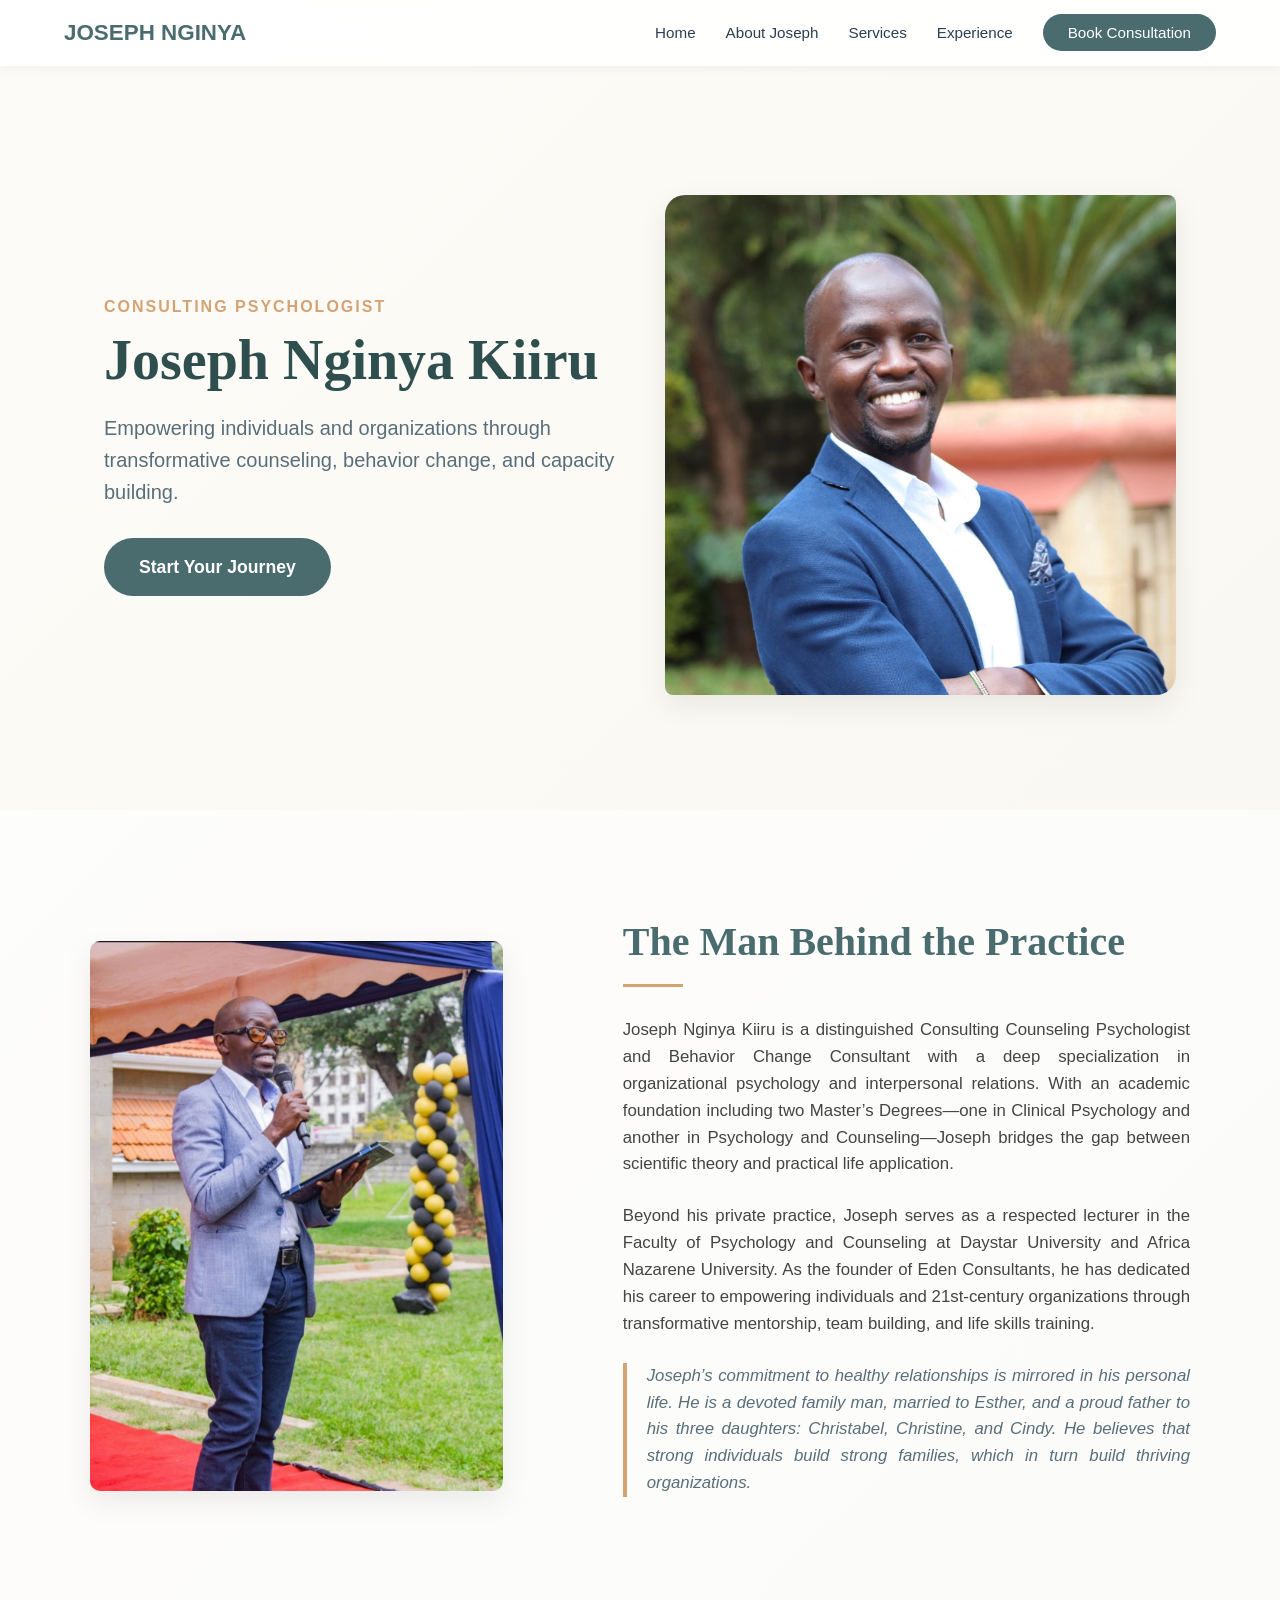
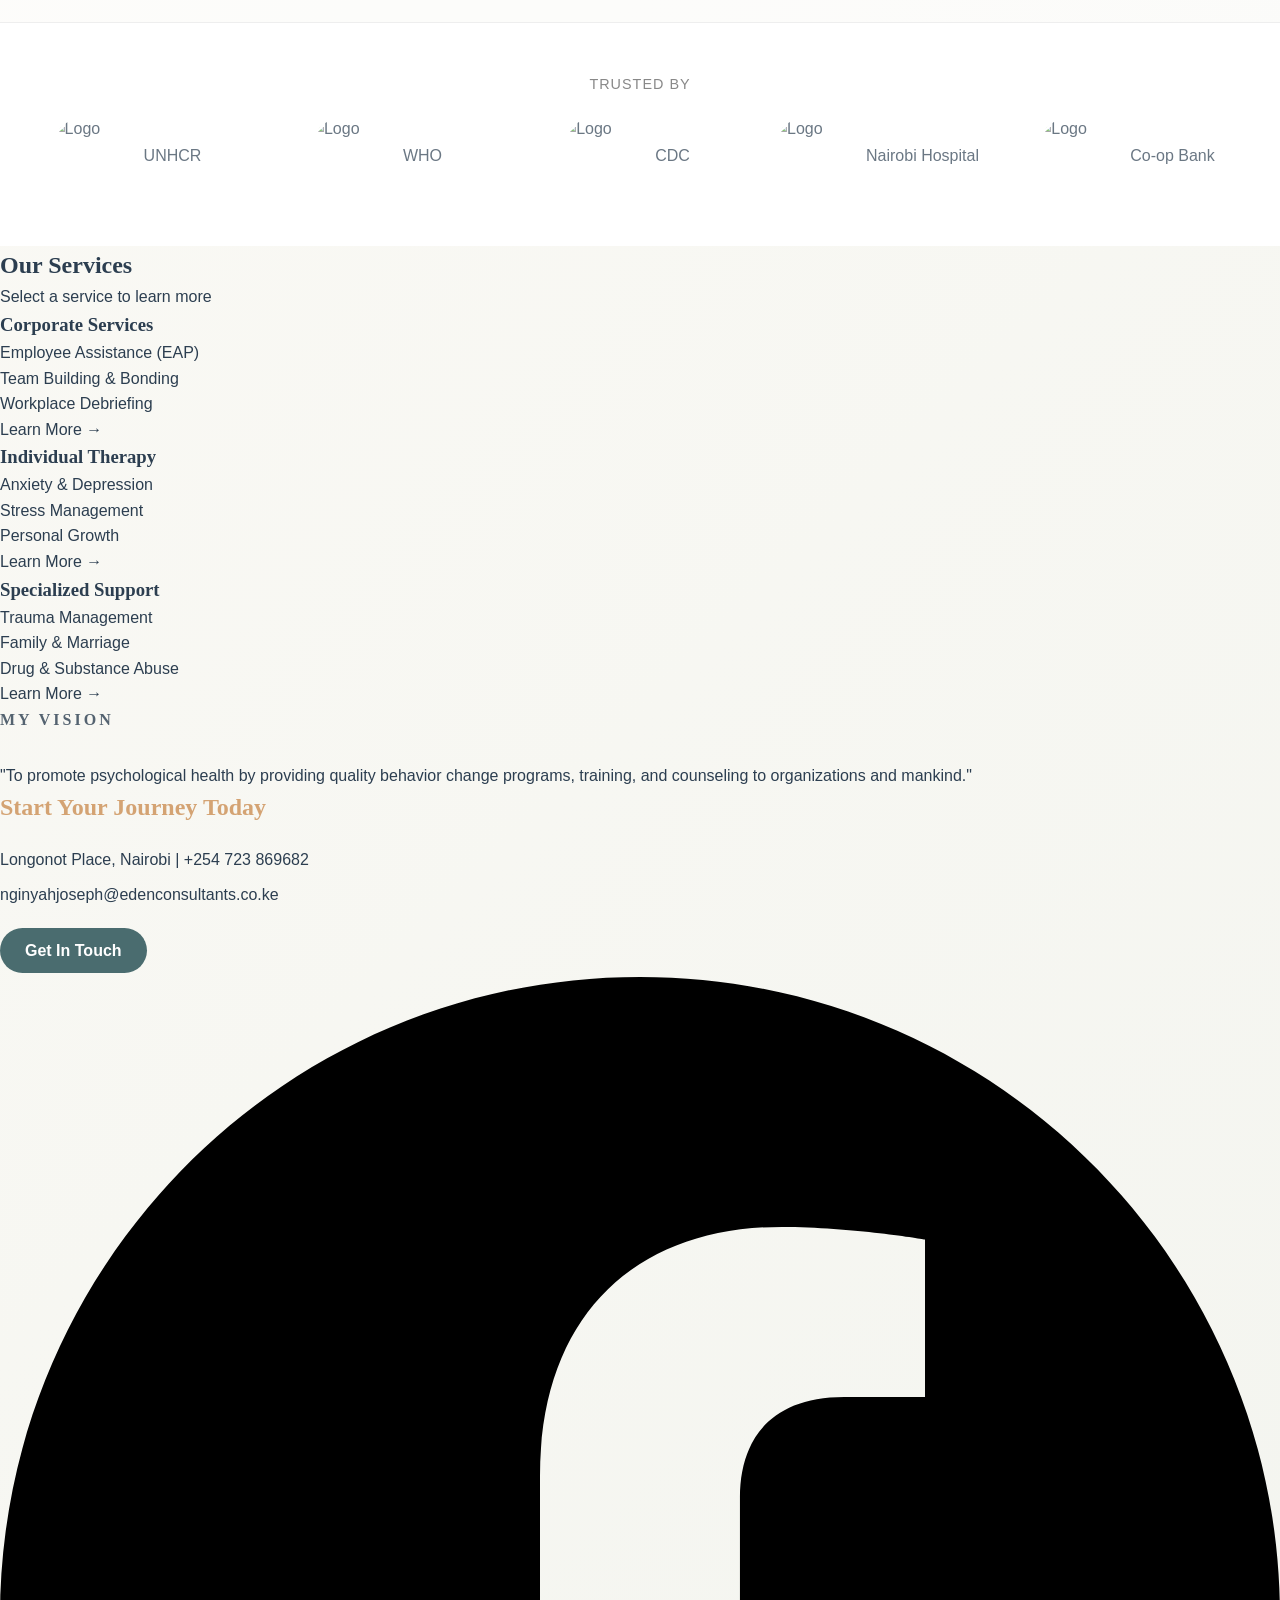
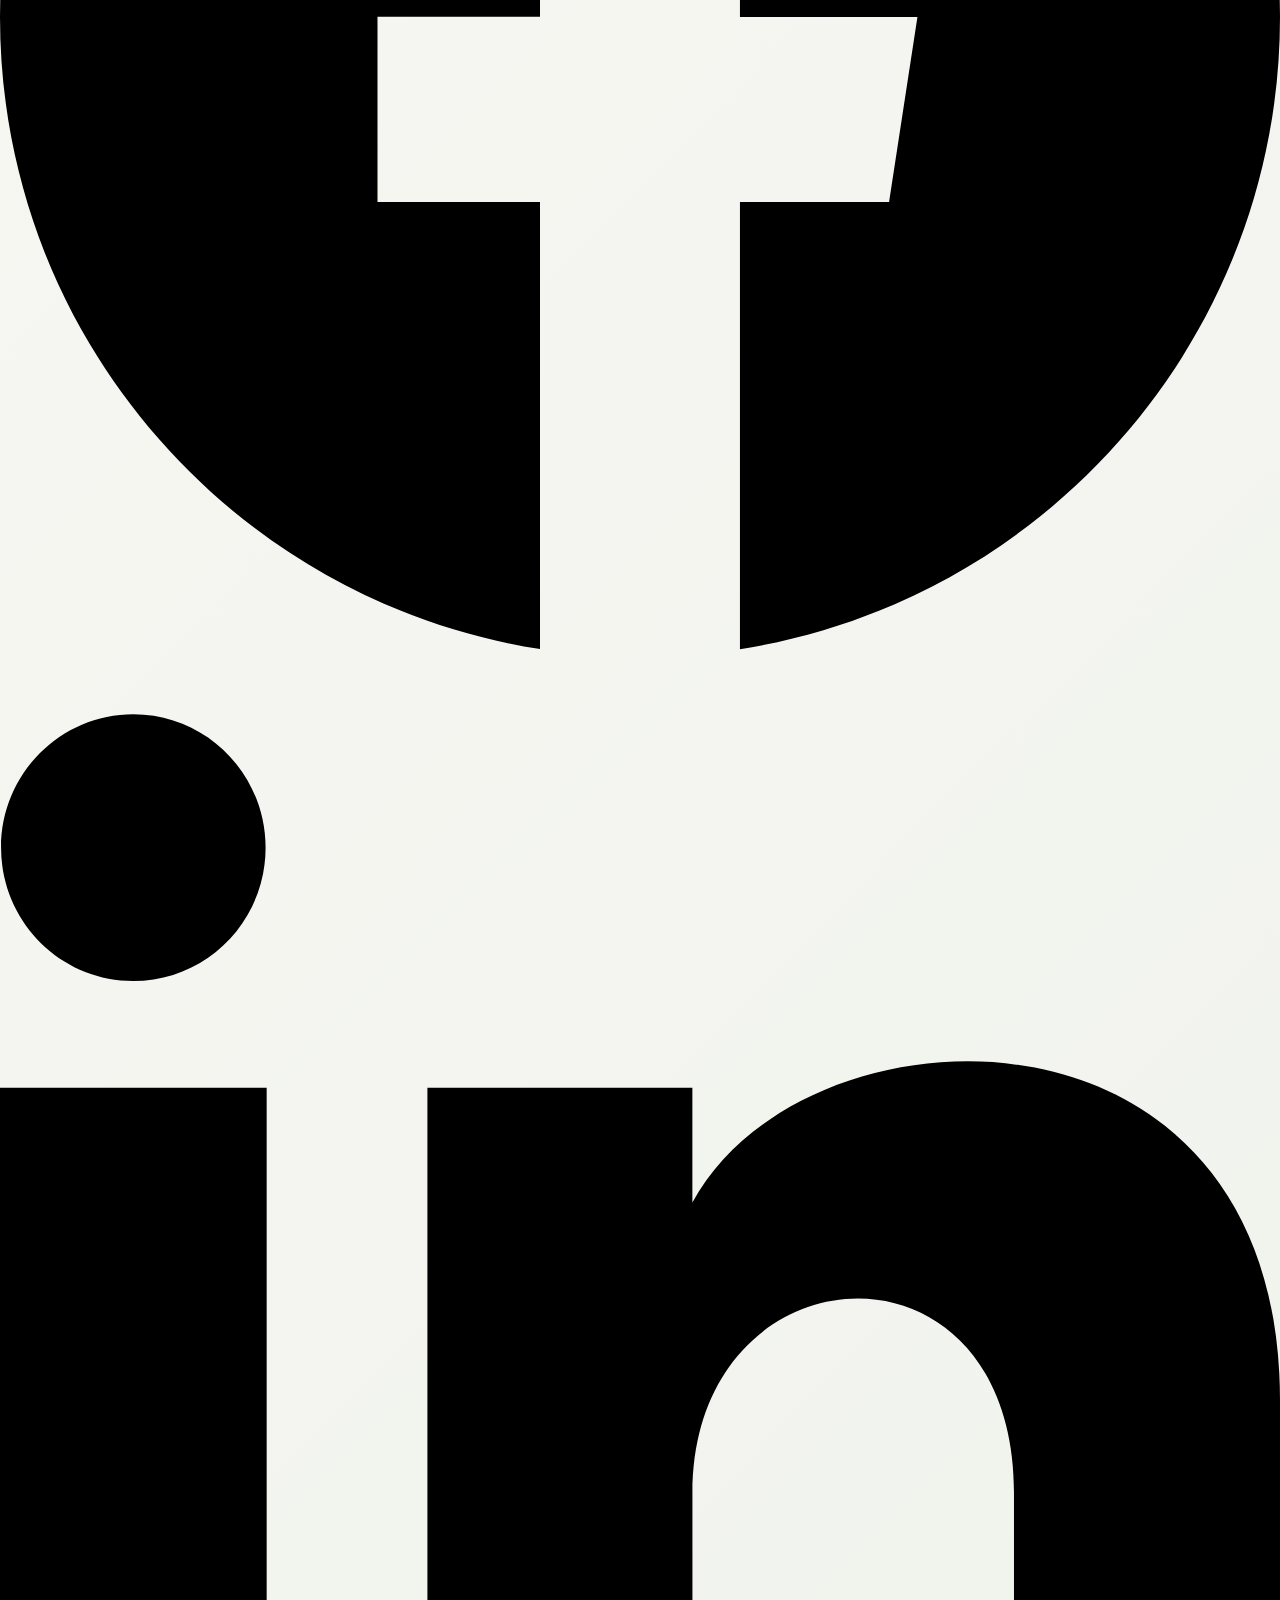
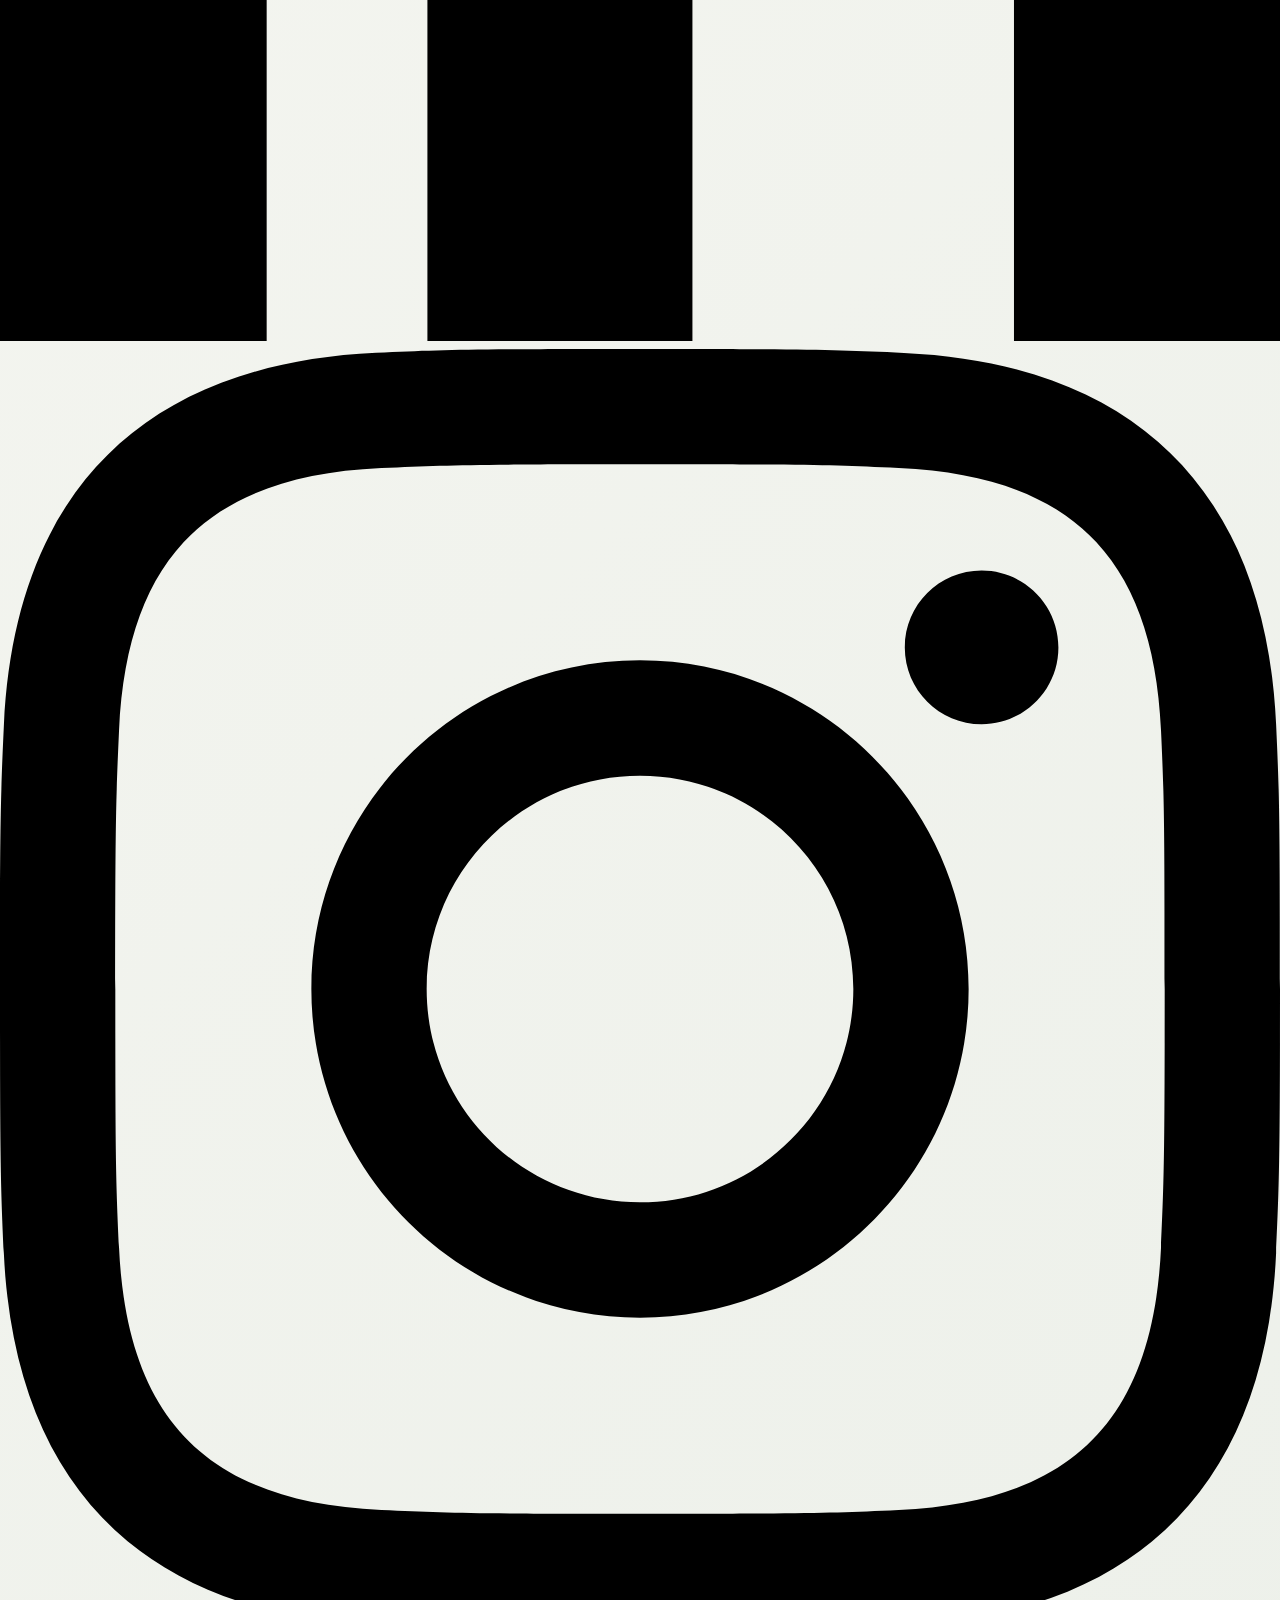
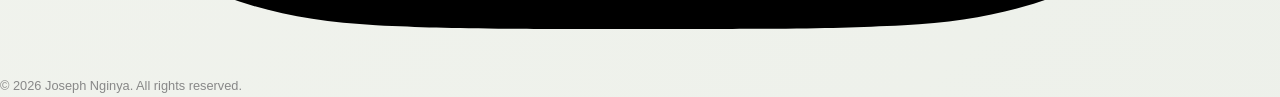
==== commit 9cac735c: "Updating my project features" ====
--- a/index.html
+++ b/index.html
@@ -245,28 +245,7 @@
             });
         });
 
-        // Carousel auto-scroll (mobile)
-        const carousel = document.querySelector('.carousel-track');
-        if (carousel) {
-            carousel.style.scrollBehavior = 'smooth';
-            let auto;
-            const startAuto = () => {
-                if (auto) return;
-                auto = setInterval(() => {
-                    if (carousel.scrollWidth - carousel.scrollLeft <= carousel.clientWidth + 2) {
-                        carousel.scrollTo({ left: 0 });
-                    } else {
-                        carousel.scrollBy({ left: 4 });
-                    }
-                }, 30);
-            };
-            const stopAuto = () => { if (auto) { clearInterval(auto); auto = null; } };
-            carousel.addEventListener('mouseenter', stopAuto);
-            carousel.addEventListener('mouseleave', startAuto);
-            carousel.addEventListener('touchstart', stopAuto, {passive:true});
-            carousel.addEventListener('touchend', startAuto, {passive:true});
-            startAuto();
-        }
+        // Carousel auto-scroll is handled by CSS animation for mobile
 
         // Scroll Animation
         const revealElements = document.querySelectorAll('.reveal');
--- a/styles.css
+++ b/styles.css
@@ -159,7 +159,7 @@
         .hero-image-container img { width: 100%; height: 100%; object-fit: cover; }
 
         /* Option to show full hero image without cropping */
-        .hero-img-contain { object-fit: contain; object-position: 50% 20%; background: #f7f6f3; }
+        .hero-img-contain { width: 100%; height: 100%; object-fit: contain; object-position: 50% 20%; background: #f7f6f3; }
 
         .dropdown-menu .submenu-group { margin: 0; }
         .submenu-toggle {
@@ -236,12 +236,12 @@
 
         /* --- 5. LOGO CAROUSEL --- */
         .clients-section { padding: 50px 0; background: white; overflow: hidden; border-top: 1px solid #eee; }
-        .carousel-track { display: flex; width: calc(250px * 12); animation: scroll 30s linear infinite; }
+        .carousel-track { display: flex; width: max-content; animation: scroll 30s linear infinite; }
         
         .client-item {
             width: 250px; height: 80px; display: flex; align-items: center; justify-content: center; gap: 15px;
             opacity: 0.7; transition: var(--transition);
-        }
+        
         .client-item:hover { opacity: 1; transform: scale(1.05); }
         .client-logo {
             width: 200px;
@@ -262,7 +262,7 @@
 
         @keyframes scroll {
             0% { transform: translateX(0); }
-            100% { transform: translateX(calc(-200px * 6)); }
+            100% { transform: translateX(calc(-100% + 100vw)); }
         }
 
         /* --- 6. SERVICES & VISION --- */
@@ -396,7 +396,7 @@
                 background: linear-gradient(180deg, rgba(255,255,255,0.98), rgba(246,244,240,0.98));
                 flex-direction: column; align-items: stretch; padding: 16px; gap: 6px; transform: translateY(-6px);
                 transition: transform 0.28s ease, opacity 0.28s ease; opacity: 0; visibility: hidden; box-shadow: 0 20px 40px rgba(0,0,0,0.08);
-                overflow-y: auto; z-index: 1500; border-radius: 12px; border: 1px solid rgba(0,0,0,0.04);
+                overflow-y: auto; z-index: 1700; border-radius: 12px; border: 1px solid rgba(0,0,0,0.04);
             }
             .nav-links.open { opacity: 1; visibility: visible; transform: translateY(0); }
             .nav-links a { padding: 14px 18px; width: 100%; display: block; font-size: 1rem; border-radius: 10px; color: var(--text-dark); }
@@ -450,10 +450,13 @@
             .gallery-grid, .clients-grid { grid-template-columns: 1fr; }
             .gallery-item, .client-card { margin: 0 auto; }
 
-            /* Mobile-friendly logo carousel: horizontal scroll with snap */
-            .carousel-track { animation: none; display: flex; gap: 12px; overflow-x: auto; padding: 10px; scroll-snap-type: x mandatory; -webkit-overflow-scrolling: touch; }
-            .client-item { flex: 0 0 auto; width: 140px; height: 90px; display: flex; align-items: center; justify-content: center; background: white; border-radius: 12px; padding: 8px; box-shadow: var(--shadow); scroll-snap-align: center; }
+            /* Mobile-friendly logo carousel: animated carousel optimized for small screens */
+            .carousel-track { display: flex; width: max-content; animation: scroll 30s linear infinite; gap: 12px; overflow: hidden; padding: 10px 0; }
+            .client-item { flex: 0 0 auto; width: 140px; height: 90px; display: flex; align-items: center; justify-content: center; background: white; border-radius: 12px; padding: 8px; box-shadow: var(--shadow); }
             .client-logo-img { width: 64px; height: 64px; border-radius: 8px; object-fit: contain; }
+
+            .hero-image-container { border: 2px solid rgba(212,163,115,0.25); background: #fff; box-shadow: 0 10px 30px rgba(0,0,0,0.08); }
+            .hero-image-container img { object-fit: contain; object-position: 50% 18%; }
 
             /* Image grids: enforce consistent heights on mobile for cleaner layout */
             .image-grid-2col { grid-template-columns: repeat(2, 1fr); gap: 12px; }
@@ -497,8 +500,8 @@
             .image-grid-2col { grid-template-columns: 1fr; }
             .image-placeholder { height: 140px; }
 
-            .carousel-track { gap: 10px; padding: 8px; }
-            .client-item { width: 120px; height: 76px; }
+            .carousel-track { display: flex; width: max-content; animation: scroll 30s linear infinite; gap: 10px; overflow: hidden; padding: 8px 0; }
+            .client-item { flex: 0 0 auto; width: 120px; height: 76px; }
             .client-logo-img { width: 56px; height: 56px; }
 
             .stat-card .number { font-size: 1.4rem; }
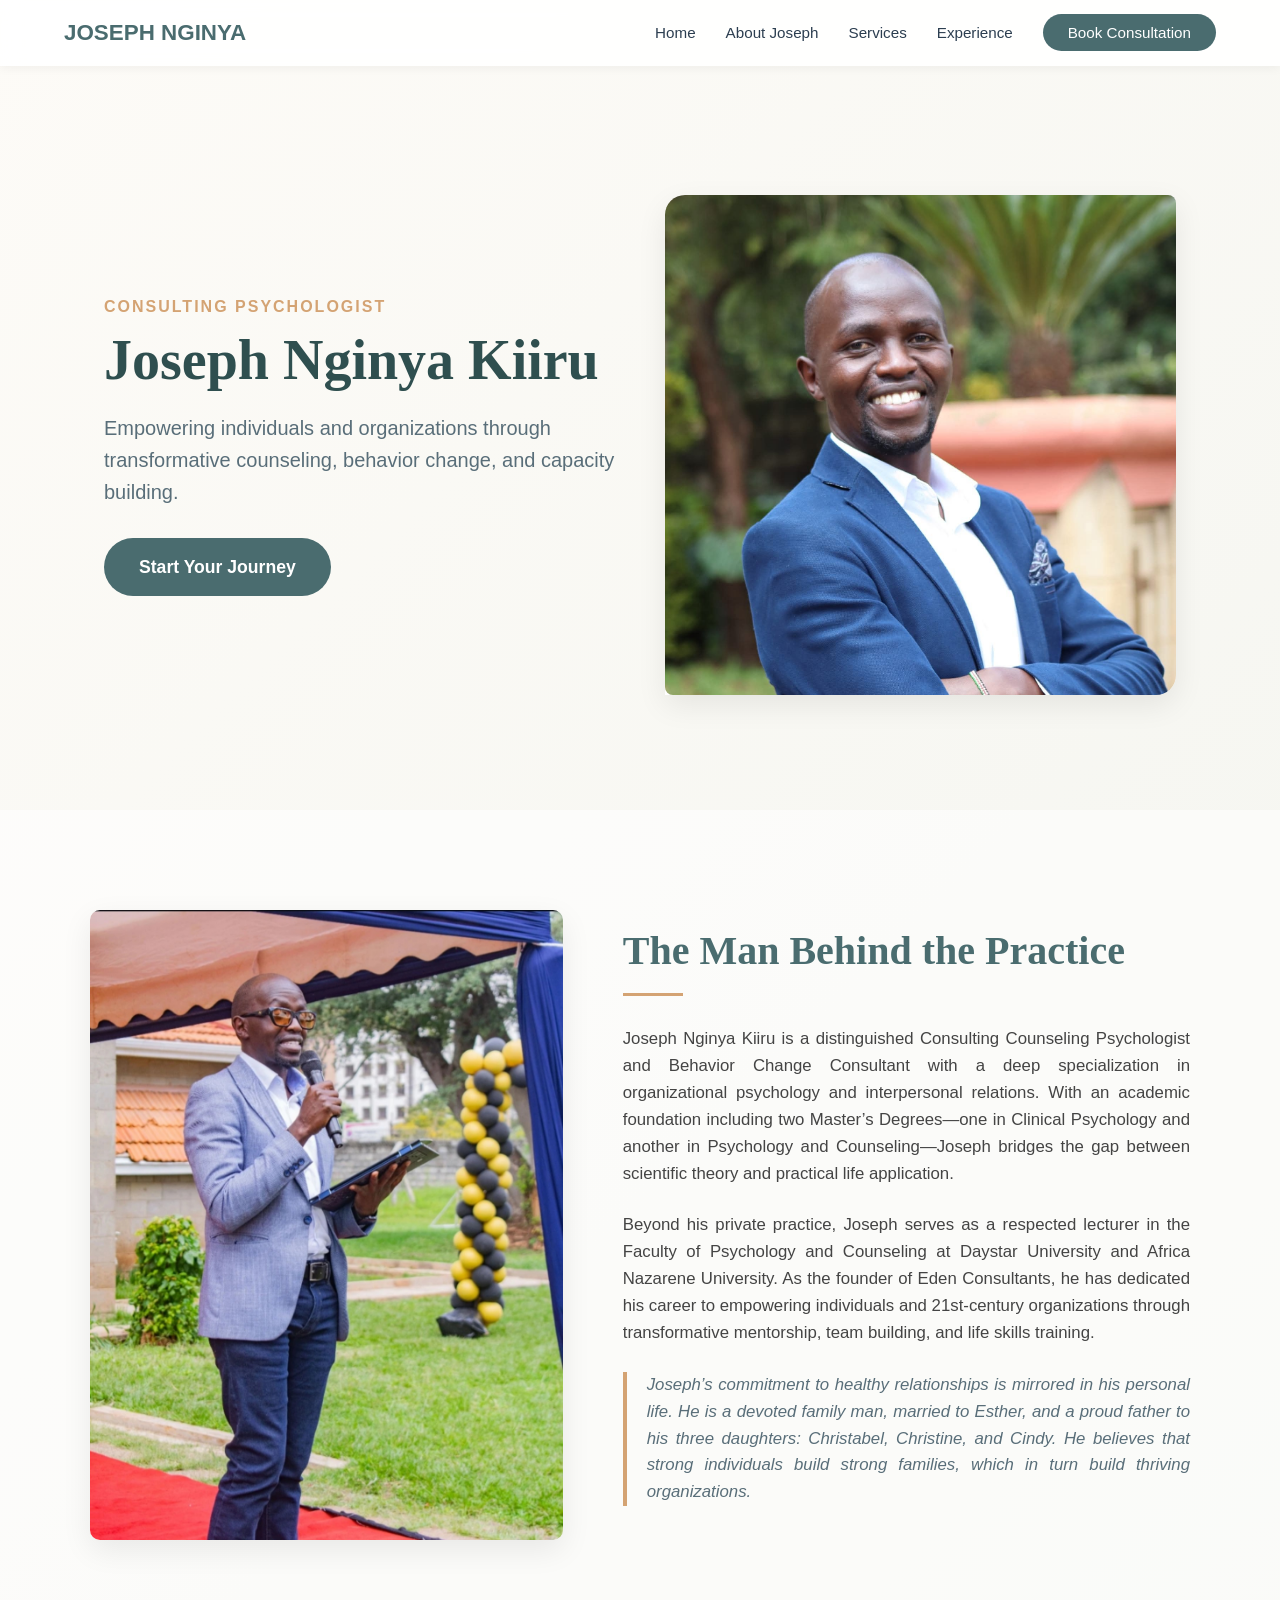
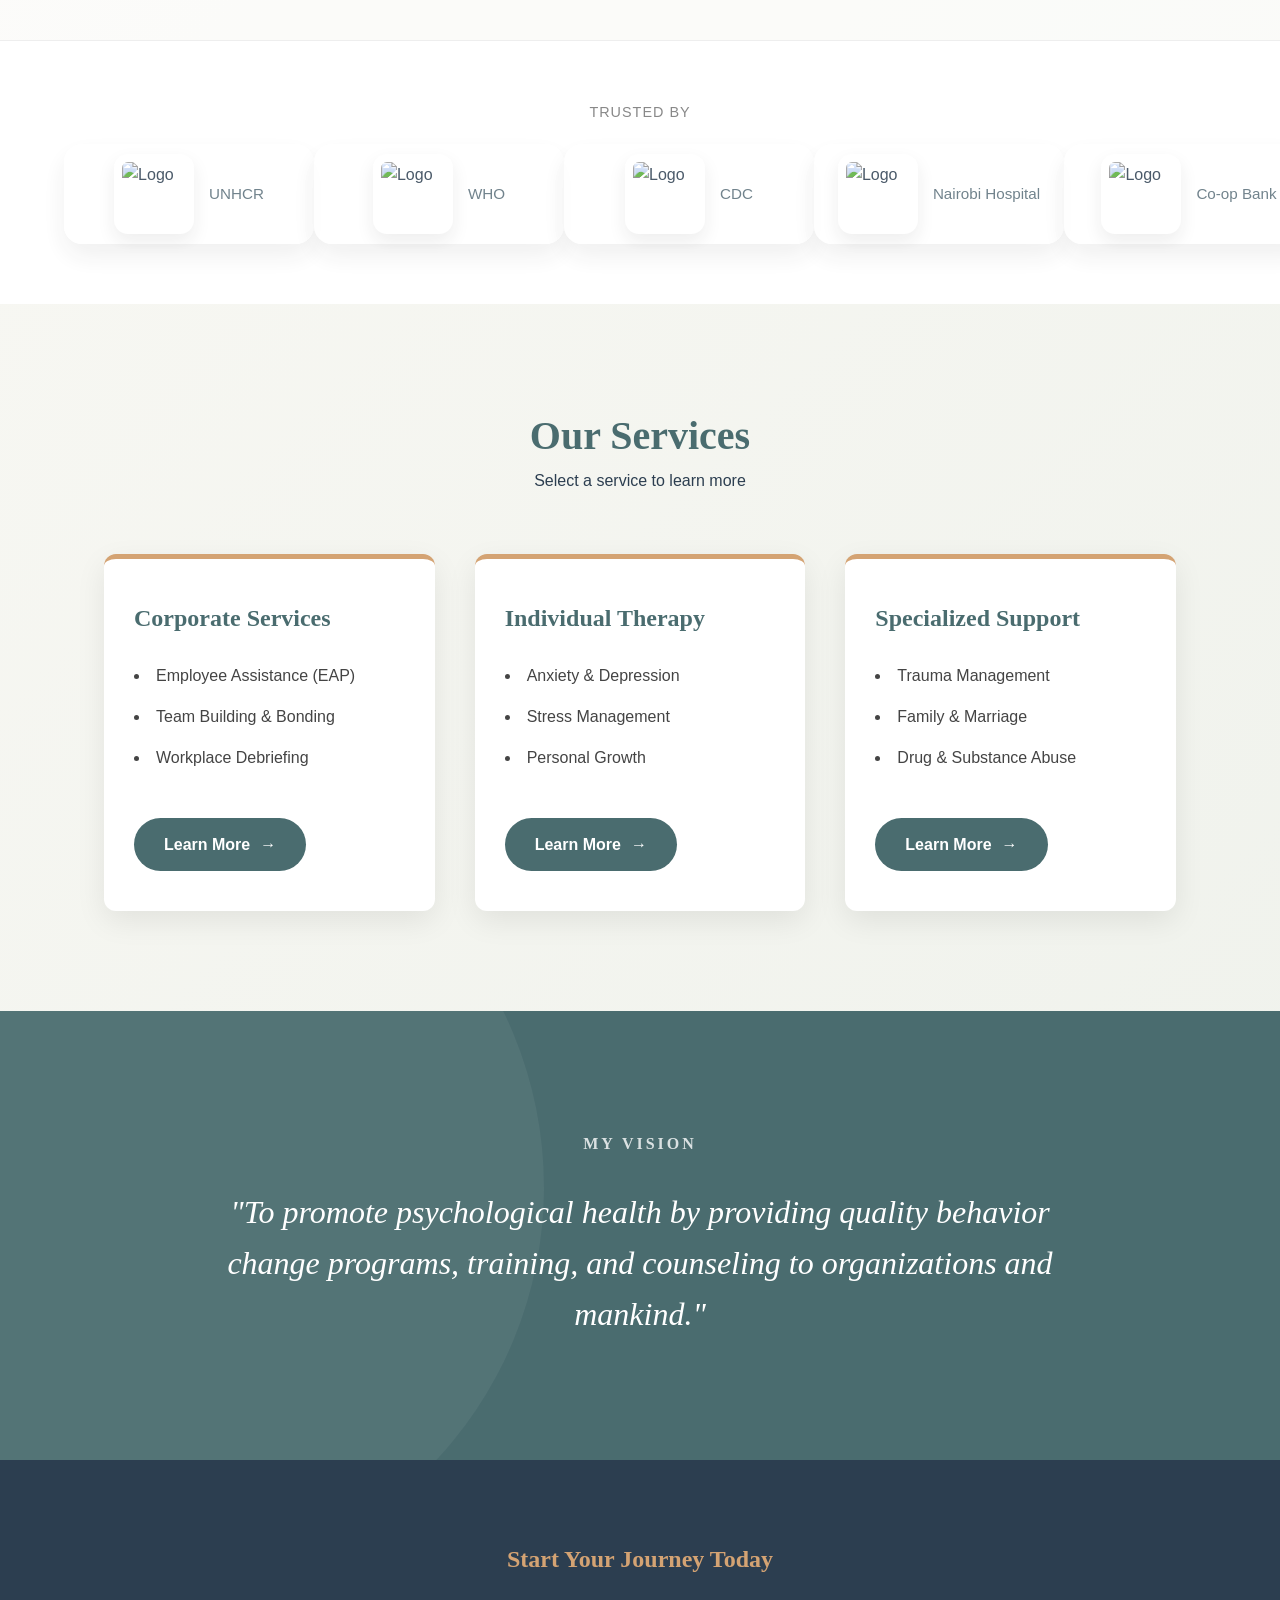
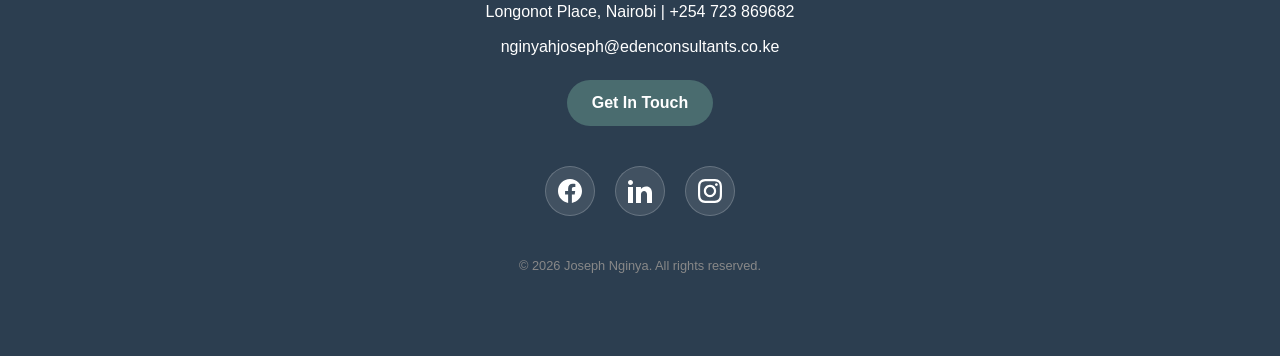
==== commit 59d4ea7d: "Updating my project features" ====
--- a/index.html
+++ b/index.html
@@ -150,7 +150,7 @@
                     <li>Family & Marriage</li>
                     <li>Drug & Substance Abuse</li>
                 </ul>
-                <a href="therapy-services.html" class="service-cta-btn">Learn More <span class="arrow">→</span></a>
+                <a href="specialized.html" class="service-cta-btn">Learn More <span class="arrow">→</span></a>
             </div>
         </div>
     </section>
--- a/styles.css
+++ b/styles.css
@@ -62,9 +62,11 @@
 
         .logo-img { height: 50px; width: auto; }
 
-        .nav-links { display: flex; gap: 30px; position: relative; }
+        .nav-links { display: flex; gap: 30px; position: relative; align-items: center; }
         .nav-links a { font-weight: 500; font-size: 0.95rem; transition: var(--transition); }
         .nav-links a:hover { color: var(--accent); }
+
+        section, header { scroll-margin-top: 110px; }
 
         .dropdown { position: relative; }
         .dropdown-menu {
@@ -154,12 +156,13 @@
             border-radius: 20px 0 20px 0;
             overflow: hidden;
             box-shadow: var(--shadow);
+            background: linear-gradient(180deg, #f7f6f3 0%, #ffffff 100%);
         }
         
         .hero-image-container img { width: 100%; height: 100%; object-fit: cover; }
 
         /* Option to show full hero image without cropping */
-        .hero-img-contain { width: 100%; height: 100%; object-fit: contain; object-position: 50% 20%; background: #f7f6f3; }
+        .hero-img-contain { width: 100%; height: 100%; object-fit: contain; object-position: 50% 18%; background: #f7f6f3; }
 
         .dropdown-menu .submenu-group { margin: 0; }
         .submenu-toggle {
@@ -235,14 +238,15 @@
         }
 
         /* --- 5. LOGO CAROUSEL --- */
-        .clients-section { padding: 50px 0; background: white; overflow: hidden; border-top: 1px solid #eee; }
-        .carousel-track { display: flex; width: max-content; animation: scroll 30s linear infinite; }
+        .clients-section { padding: 60px 5%; background: white; overflow: hidden; border-top: 1px solid #eee; }
+        .carousel-track { display: flex; width: max-content; animation: scroll 24s linear infinite; will-change: transform; }
         
         .client-item {
-            width: 250px; height: 80px; display: flex; align-items: center; justify-content: center; gap: 15px;
-            opacity: 0.7; transition: var(--transition);
-        
-        .client-item:hover { opacity: 1; transform: scale(1.05); }
+            width: 250px; min-width: 250px; height: 100px; display: flex; align-items: center; justify-content: center; gap: 15px;
+            opacity: 0.85; transition: var(--transition); background: rgba(255,255,255,0.95); border-radius: 18px; box-shadow: 0 12px 28px rgba(0,0,0,0.08);
+        }
+
+        .client-item:hover { opacity: 1; transform: translateY(-3px) scale(1.02); }
         .client-logo {
             width: 200px;
             height: 80px;
@@ -256,9 +260,13 @@
         .client-logo-img{
             width: 80px;
             height: 80px;
-            border-radius: 50%;
+            border-radius: 14px;
             object-fit: contain;
-        }
+            background: #fff;
+            padding: 8px;
+            box-shadow: 0 8px 18px rgba(0,0,0,0.08);
+        }
+        .client-name { font-size: 0.95rem; color: var(--text-gray); }
 
         @keyframes scroll {
             0% { transform: translateX(0); }
